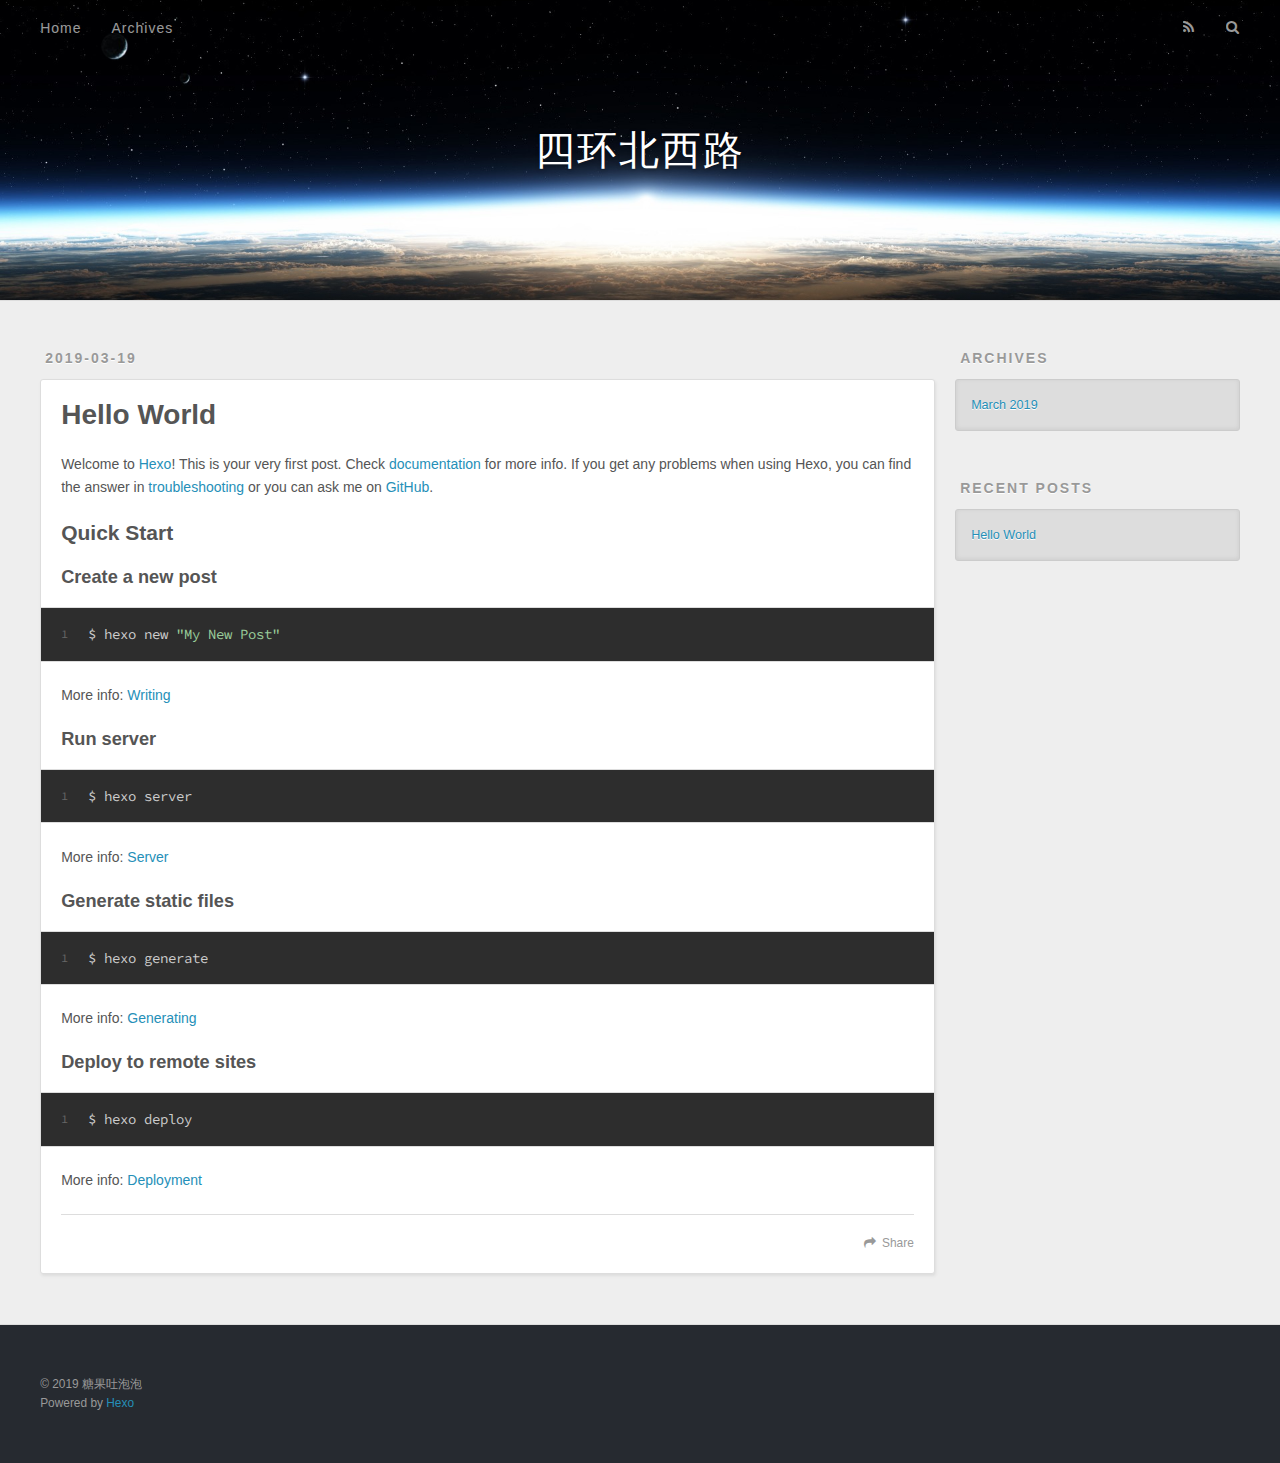
==== index.html @ bede95a3 "Site updated: 2019-03-19 11:21:37" ====
<!DOCTYPE html>
<html>
<head><meta name="generator" content="Hexo 3.8.0">
  <meta charset="utf-8">
  

  
  <title>四环北西路</title>
  <meta name="viewport" content="width=device-width, initial-scale=1, maximum-scale=1">
  <meta name="description" content="Android">
<meta property="og:type" content="website">
<meta property="og:title" content="四环北西路">
<meta property="og:url" content="http://yoursite.com/index.html">
<meta property="og:site_name" content="四环北西路">
<meta property="og:description" content="Android">
<meta property="og:locale" content="default">
<meta name="twitter:card" content="summary">
<meta name="twitter:title" content="四环北西路">
<meta name="twitter:description" content="Android">
  
    <link rel="alternate" href="/atom.xml" title="四环北西路" type="application/atom+xml">
  
  
    <link rel="icon" href="/favicon.png">
  
  
    <link href="//fonts.googleapis.com/css?family=Source+Code+Pro" rel="stylesheet" type="text/css">
  
  <link rel="stylesheet" href="/css/style.css">
</head>
</html>
<body>
  <div id="container">
    <div id="wrap">
      <header id="header">
  <div id="banner"></div>
  <div id="header-outer" class="outer">
    <div id="header-title" class="inner">
      <h1 id="logo-wrap">
        <a href="/" id="logo">四环北西路</a>
      </h1>
      
    </div>
    <div id="header-inner" class="inner">
      <nav id="main-nav">
        <a id="main-nav-toggle" class="nav-icon"></a>
        
          <a class="main-nav-link" href="/">Home</a>
        
          <a class="main-nav-link" href="/archives">Archives</a>
        
      </nav>
      <nav id="sub-nav">
        
          <a id="nav-rss-link" class="nav-icon" href="/atom.xml" title="RSS Feed"></a>
        
        <a id="nav-search-btn" class="nav-icon" title="Search"></a>
      </nav>
      <div id="search-form-wrap">
        <form action="//google.com/search" method="get" accept-charset="UTF-8" class="search-form"><input type="search" name="q" class="search-form-input" placeholder="Search"><button type="submit" class="search-form-submit">&#xF002;</button><input type="hidden" name="sitesearch" value="http://yoursite.com"></form>
      </div>
    </div>
  </div>
</header>
      <div class="outer">
        <section id="main">
  
    <article id="post-hello-world" class="article article-type-post" itemscope itemprop="blogPost">
  <div class="article-meta">
    <a href="/2019/03/19/hello-world/" class="article-date">
  <time datetime="2019-03-19T03:07:10.748Z" itemprop="datePublished">2019-03-19</time>
</a>
    
  </div>
  <div class="article-inner">
    
    
      <header class="article-header">
        
  
    <h1 itemprop="name">
      <a class="article-title" href="/2019/03/19/hello-world/">Hello World</a>
    </h1>
  

      </header>
    
    <div class="article-entry" itemprop="articleBody">
      
        <p>Welcome to <a href="https://hexo.io/" target="_blank" rel="noopener">Hexo</a>! This is your very first post. Check <a href="https://hexo.io/docs/" target="_blank" rel="noopener">documentation</a> for more info. If you get any problems when using Hexo, you can find the answer in <a href="https://hexo.io/docs/troubleshooting.html" target="_blank" rel="noopener">troubleshooting</a> or you can ask me on <a href="https://github.com/hexojs/hexo/issues" target="_blank" rel="noopener">GitHub</a>.</p>
<h2 id="Quick-Start"><a href="#Quick-Start" class="headerlink" title="Quick Start"></a>Quick Start</h2><h3 id="Create-a-new-post"><a href="#Create-a-new-post" class="headerlink" title="Create a new post"></a>Create a new post</h3><figure class="highlight bash"><table><tr><td class="gutter"><pre><span class="line">1</span><br></pre></td><td class="code"><pre><span class="line">$ hexo new <span class="string">"My New Post"</span></span><br></pre></td></tr></table></figure>
<p>More info: <a href="https://hexo.io/docs/writing.html" target="_blank" rel="noopener">Writing</a></p>
<h3 id="Run-server"><a href="#Run-server" class="headerlink" title="Run server"></a>Run server</h3><figure class="highlight bash"><table><tr><td class="gutter"><pre><span class="line">1</span><br></pre></td><td class="code"><pre><span class="line">$ hexo server</span><br></pre></td></tr></table></figure>
<p>More info: <a href="https://hexo.io/docs/server.html" target="_blank" rel="noopener">Server</a></p>
<h3 id="Generate-static-files"><a href="#Generate-static-files" class="headerlink" title="Generate static files"></a>Generate static files</h3><figure class="highlight bash"><table><tr><td class="gutter"><pre><span class="line">1</span><br></pre></td><td class="code"><pre><span class="line">$ hexo generate</span><br></pre></td></tr></table></figure>
<p>More info: <a href="https://hexo.io/docs/generating.html" target="_blank" rel="noopener">Generating</a></p>
<h3 id="Deploy-to-remote-sites"><a href="#Deploy-to-remote-sites" class="headerlink" title="Deploy to remote sites"></a>Deploy to remote sites</h3><figure class="highlight bash"><table><tr><td class="gutter"><pre><span class="line">1</span><br></pre></td><td class="code"><pre><span class="line">$ hexo deploy</span><br></pre></td></tr></table></figure>
<p>More info: <a href="https://hexo.io/docs/deployment.html" target="_blank" rel="noopener">Deployment</a></p>

      
    </div>
    <footer class="article-footer">
      <a data-url="http://yoursite.com/2019/03/19/hello-world/" data-id="cjtf7ocws0000res7i0lkrf3l" class="article-share-link">Share</a>
      
      
    </footer>
  </div>
  
</article>


  


</section>
        
          <aside id="sidebar">
  
    

  
    

  
    
  
    
  <div class="widget-wrap">
    <h3 class="widget-title">Archives</h3>
    <div class="widget">
      <ul class="archive-list"><li class="archive-list-item"><a class="archive-list-link" href="/archives/2019/03/">March 2019</a></li></ul>
    </div>
  </div>


  
    
  <div class="widget-wrap">
    <h3 class="widget-title">Recent Posts</h3>
    <div class="widget">
      <ul>
        
          <li>
            <a href="/2019/03/19/hello-world/">Hello World</a>
          </li>
        
      </ul>
    </div>
  </div>

  
</aside>
        
      </div>
      <footer id="footer">
  
  <div class="outer">
    <div id="footer-info" class="inner">
      &copy; 2019 糖果吐泡泡<br>
      Powered by <a href="http://hexo.io/" target="_blank">Hexo</a>
    </div>
  </div>
</footer>
    </div>
    <nav id="mobile-nav">
  
    <a href="/" class="mobile-nav-link">Home</a>
  
    <a href="/archives" class="mobile-nav-link">Archives</a>
  
</nav>
    

<script src="//ajax.googleapis.com/ajax/libs/jquery/2.0.3/jquery.min.js"></script>


  <link rel="stylesheet" href="/fancybox/jquery.fancybox.css">
  <script src="/fancybox/jquery.fancybox.pack.js"></script>


<script src="/js/script.js"></script>



  </div>
</body>
</html>
---- css/style.css ----
body {
  width: 100%;
}
body:before,
body:after {
  content: "";
  display: table;
}
body:after {
  clear: both;
}
html,
body,
div,
span,
applet,
object,
iframe,
h1,
h2,
h3,
h4,
h5,
h6,
p,
blockquote,
pre,
a,
abbr,
acronym,
address,
big,
cite,
code,
del,
dfn,
em,
img,
ins,
kbd,
q,
s,
samp,
small,
strike,
strong,
sub,
sup,
tt,
var,
dl,
dt,
dd,
ol,
ul,
li,
fieldset,
form,
label,
legend,
table,
caption,
tbody,
tfoot,
thead,
tr,
th,
td {
  margin: 0;
  padding: 0;
  border: 0;
  outline: 0;
  font-weight: inherit;
  font-style: inherit;
  font-family: inherit;
  font-size: 100%;
  vertical-align: baseline;
}
body {
  line-height: 1;
  color: #000;
  background: #fff;
}
ol,
ul {
  list-style: none;
}
table {
  border-collapse: separate;
  border-spacing: 0;
  vertical-align: middle;
}
caption,
th,
td {
  text-align: left;
  font-weight: normal;
  vertical-align: middle;
}
a img {
  border: none;
}
input,
button {
  margin: 0;
  padding: 0;
}
input::-moz-focus-inner,
button::-moz-focus-inner {
  border: 0;
  padding: 0;
}
@font-face {
  font-family: FontAwesome;
  font-style: normal;
  font-weight: normal;
  src: url("fonts/fontawesome-webfont.eot?v=#4.0.3");
  src: url("fonts/fontawesome-webfont.eot?#iefix&v=#4.0.3") format("embedded-opentype"), url("fonts/fontawesome-webfont.woff?v=#4.0.3") format("woff"), url("fonts/fontawesome-webfont.ttf?v=#4.0.3") format("truetype"), url("fonts/fontawesome-webfont.svg#fontawesomeregular?v=#4.0.3") format("svg");
}
html,
body,
#container {
  height: 100%;
}
body {
  background: #eee;
  font: 14px -apple-system, BlinkMacSystemFont, "Segoe UI", "Roboto", "Oxygen", "Ubuntu", "Cantarell", "Fira Sans", "Droid Sans", "Helvetica Neue", sans-serif;
  -webkit-text-size-adjust: 100%;
}
.outer {
  max-width: 1220px;
  margin: 0 auto;
  padding: 0 20px;
}
.outer:before,
.outer:after {
  content: "";
  display: table;
}
.outer:after {
  clear: both;
}
.inner {
  display: inline;
  float: left;
  width: 98.33333333333333%;
  margin: 0 0.833333333333333%;
}
.left,
.alignleft {
  float: left;
}
.right,
.alignright {
  float: right;
}
.clear {
  clear: both;
}
#container {
  position: relative;
}
.mobile-nav-on {
  overflow: hidden;
}
#wrap {
  height: 100%;
  width: 100%;
  position: absolute;
  top: 0;
  left: 0;
  -webkit-transition: 0.2s ease-out;
  -moz-transition: 0.2s ease-out;
  -ms-transition: 0.2s ease-out;
  transition: 0.2s ease-out;
  z-index: 1;
  background: #eee;
}
.mobile-nav-on #wrap {
  left: 280px;
}
@media screen and (min-width: 768px) {
  #main {
    display: inline;
    float: left;
    width: 73.33333333333333%;
    margin: 0 0.833333333333333%;
  }
}
.article-date,
.article-category-link,
.archive-year,
.widget-title {
  text-decoration: none;
  text-transform: uppercase;
  letter-spacing: 2px;
  color: #999;
  margin-bottom: 1em;
  margin-left: 5px;
  line-height: 1em;
  text-shadow: 0 1px #fff;
  font-weight: bold;
}
.article-inner,
.archive-article-inner {
  background: #fff;
  -webkit-box-shadow: 1px 2px 3px #ddd;
  box-shadow: 1px 2px 3px #ddd;
  border: 1px solid #ddd;
  border-radius: 3px;
}
.article-entry h1,
.widget h1 {
  font-size: 2em;
}
.article-entry h2,
.widget h2 {
  font-size: 1.5em;
}
.article-entry h3,
.widget h3 {
  font-size: 1.3em;
}
.article-entry h4,
.widget h4 {
  font-size: 1.2em;
}
.article-entry h5,
.widget h5 {
  font-size: 1em;
}
.article-entry h6,
.widget h6 {
  font-size: 1em;
  color: #999;
}
.article-entry hr,
.widget hr {
  border: 1px dashed #ddd;
}
.article-entry strong,
.widget strong {
  font-weight: bold;
}
.article-entry em,
.widget em,
.article-entry cite,
.widget cite {
  font-style: italic;
}
.article-entry sup,
.widget sup,
.article-entry sub,
.widget sub {
  font-size: 0.75em;
  line-height: 0;
  position: relative;
  vertical-align: baseline;
}
.article-entry sup,
.widget sup {
  top: -0.5em;
}
.article-entry sub,
.widget sub {
  bottom: -0.2em;
}
.article-entry small,
.widget small {
  font-size: 0.85em;
}
.article-entry acronym,
.widget acronym,
.article-entry abbr,
.widget abbr {
  border-bottom: 1px dotted;
}
.article-entry ul,
.widget ul,
.article-entry ol,
.widget ol,
.article-entry dl,
.widget dl {
  margin: 0 20px;
  line-height: 1.6em;
}
.article-entry ul ul,
.widget ul ul,
.article-entry ol ul,
.widget ol ul,
.article-entry ul ol,
.widget ul ol,
.article-entry ol ol,
.widget ol ol {
  margin-top: 0;
  margin-bottom: 0;
}
.article-entry ul,
.widget ul {
  list-style: disc;
}
.article-entry ol,
.widget ol {
  list-style: decimal;
}
.article-entry dt,
.widget dt {
  font-weight: bold;
}
#header {
  height: 300px;
  position: relative;
  border-bottom: 1px solid #ddd;
}
#header:before,
#header:after {
  content: "";
  position: absolute;
  left: 0;
  right: 0;
  height: 40px;
}
#header:before {
  top: 0;
  background: -webkit-linear-gradient(rgba(0,0,0,0.2), transparent);
  background: -moz-linear-gradient(rgba(0,0,0,0.2), transparent);
  background: -ms-linear-gradient(rgba(0,0,0,0.2), transparent);
  background: linear-gradient(rgba(0,0,0,0.2), transparent);
}
#header:after {
  bottom: 0;
  background: -webkit-linear-gradient(transparent, rgba(0,0,0,0.2));
  background: -moz-linear-gradient(transparent, rgba(0,0,0,0.2));
  background: -ms-linear-gradient(transparent, rgba(0,0,0,0.2));
  background: linear-gradient(transparent, rgba(0,0,0,0.2));
}
#header-outer {
  height: 100%;
  position: relative;
}
#header-inner {
  position: relative;
  overflow: hidden;
}
#banner {
  position: absolute;
  top: 0;
  left: 0;
  width: 100%;
  height: 100%;
  background: url("images/banner.jpg") center #000;
  -webkit-background-size: cover;
  -moz-background-size: cover;
  background-size: cover;
  z-index: -1;
}
#header-title {
  text-align: center;
  height: 40px;
  position: absolute;
  top: 50%;
  left: 0;
  margin-top: -20px;
}
#logo,
#subtitle {
  text-decoration: none;
  color: #fff;
  font-weight: 300;
  text-shadow: 0 1px 4px rgba(0,0,0,0.3);
}
#logo {
  font-size: 40px;
  line-height: 40px;
  letter-spacing: 2px;
}
#subtitle {
  font-size: 16px;
  line-height: 16px;
  letter-spacing: 1px;
}
#subtitle-wrap {
  margin-top: 16px;
}
#main-nav {
  float: left;
  margin-left: -15px;
}
.nav-icon,
.main-nav-link {
  float: left;
  color: #fff;
  opacity: 0.6;
  text-decoration: none;
  text-shadow: 0 1px rgba(0,0,0,0.2);
  -webkit-transition: opacity 0.2s;
  -moz-transition: opacity 0.2s;
  -ms-transition: opacity 0.2s;
  transition: opacity 0.2s;
  display: block;
  padding: 20px 15px;
}
.nav-icon:hover,
.main-nav-link:hover {
  opacity: 1;
}
.nav-icon {
  font-family: FontAwesome;
  text-align: center;
  font-size: 14px;
  width: 14px;
  height: 14px;
  padding: 20px 15px;
  position: relative;
  cursor: pointer;
}
.main-nav-link {
  font-weight: 300;
  letter-spacing: 1px;
}
@media screen and (max-width: 479px) {
  .main-nav-link {
    display: none;
  }
}
#main-nav-toggle {
  display: none;
}
#main-nav-toggle:before {
  content: "\f0c9";
}
@media screen and (max-width: 479px) {
  #main-nav-toggle {
    display: block;
  }
}
#sub-nav {
  float: right;
  margin-right: -15px;
}
#nav-rss-link:before {
  content: "\f09e";
}
#nav-search-btn:before {
  content: "\f002";
}
#search-form-wrap {
  position: absolute;
  top: 15px;
  width: 150px;
  height: 30px;
  right: -150px;
  opacity: 0;
  -webkit-transition: 0.2s ease-out;
  -moz-transition: 0.2s ease-out;
  -ms-transition: 0.2s ease-out;
  transition: 0.2s ease-out;
}
#search-form-wrap.on {
  opacity: 1;
  right: 0;
}
@media screen and (max-width: 479px) {
  #search-form-wrap {
    width: 100%;
    right: -100%;
  }
}
.search-form {
  position: absolute;
  top: 0;
  left: 0;
  right: 0;
  background: #fff;
  padding: 5px 15px;
  border-radius: 15px;
  -webkit-box-shadow: 0 0 10px rgba(0,0,0,0.3);
  box-shadow: 0 0 10px rgba(0,0,0,0.3);
}
.search-form-input {
  border: none;
  background: none;
  color: #555;
  width: 100%;
  font: 13px -apple-system, BlinkMacSystemFont, "Segoe UI", "Roboto", "Oxygen", "Ubuntu", "Cantarell", "Fira Sans", "Droid Sans", "Helvetica Neue", sans-serif;
  outline: none;
}
.search-form-input::-webkit-search-results-decoration,
.search-form-input::-webkit-search-cancel-button {
  -webkit-appearance: none;
}
.search-form-submit {
  position: absolute;
  top: 50%;
  right: 10px;
  margin-top: -7px;
  font: 13px FontAwesome;
  border: none;
  background: none;
  color: #bbb;
  cursor: pointer;
}
.search-form-submit:hover,
.search-form-submit:focus {
  color: #777;
}
.article {
  margin: 50px 0;
}
.article-inner {
  overflow: hidden;
}
.article-meta:before,
.article-meta:after {
  content: "";
  display: table;
}
.article-meta:after {
  clear: both;
}
.article-date {
  float: left;
}
.article-category {
  float: left;
  line-height: 1em;
  color: #ccc;
  text-shadow: 0 1px #fff;
  margin-left: 8px;
}
.article-category:before {
  content: "\2022";
}
.article-category-link {
  margin: 0 12px 1em;
}
.article-header {
  padding: 20px 20px 0;
}
.article-title {
  text-decoration: none;
  font-size: 2em;
  font-weight: bold;
  color: #555;
  line-height: 1.1em;
  -webkit-transition: color 0.2s;
  -moz-transition: color 0.2s;
  -ms-transition: color 0.2s;
  transition: color 0.2s;
}
a.article-title:hover {
  color: #258fb8;
}
.article-entry {
  color: #555;
  padding: 0 20px;
}
.article-entry:before,
.article-entry:after {
  content: "";
  display: table;
}
.article-entry:after {
  clear: both;
}
.article-entry p,
.article-entry table {
  line-height: 1.6em;
  margin: 1.6em 0;
}
.article-entry h1,
.article-entry h2,
.article-entry h3,
.article-entry h4,
.article-entry h5,
.article-entry h6 {
  font-weight: bold;
}
.article-entry h1,
.article-entry h2,
.article-entry h3,
.article-entry h4,
.article-entry h5,
.article-entry h6 {
  line-height: 1.1em;
  margin: 1.1em 0;
}
.article-entry a {
  color: #258fb8;
  text-decoration: none;
}
.article-entry a:hover {
  text-decoration: underline;
}
.article-entry ul,
.article-entry ol,
.article-entry dl {
  margin-top: 1.6em;
  margin-bottom: 1.6em;
}
.article-entry img,
.article-entry video {
  max-width: 100%;
  height: auto;
  display: block;
  margin: auto;
}
.article-entry iframe {
  border: none;
}
.article-entry table {
  width: 100%;
  border-collapse: collapse;
  border-spacing: 0;
}
.article-entry th {
  font-weight: bold;
  border-bottom: 3px solid #ddd;
  padding-bottom: 0.5em;
}
.article-entry td {
  border-bottom: 1px solid #ddd;
  padding: 10px 0;
}
.article-entry blockquote {
  font-family: Georgia, "Times New Roman", serif;
  font-size: 1.4em;
  margin: 1.6em 20px;
  text-align: center;
}
.article-entry blockquote footer {
  font-size: 14px;
  margin: 1.6em 0;
  font-family: -apple-system, BlinkMacSystemFont, "Segoe UI", "Roboto", "Oxygen", "Ubuntu", "Cantarell", "Fira Sans", "Droid Sans", "Helvetica Neue", sans-serif;
}
.article-entry blockquote footer cite:before {
  content: "—";
  padding: 0 0.5em;
}
.article-entry .pullquote {
  text-align: left;
  width: 45%;
  margin: 0;
}
.article-entry .pullquote.left {
  margin-left: 0.5em;
  margin-right: 1em;
}
.article-entry .pullquote.right {
  margin-right: 0.5em;
  margin-left: 1em;
}
.article-entry .caption {
  color: #999;
  display: block;
  font-size: 0.9em;
  margin-top: 0.5em;
  position: relative;
  text-align: center;
}
.article-entry .video-container {
  position: relative;
  padding-top: 56.25%;
  height: 0;
  overflow: hidden;
}
.article-entry .video-container iframe,
.article-entry .video-container object,
.article-entry .video-container embed {
  position: absolute;
  top: 0;
  left: 0;
  width: 100%;
  height: 100%;
  margin-top: 0;
}
.article-more-link a {
  display: inline-block;
  line-height: 1em;
  padding: 6px 15px;
  border-radius: 15px;
  background: #eee;
  color: #999;
  text-shadow: 0 1px #fff;
  text-decoration: none;
}
.article-more-link a:hover {
  background: #258fb8;
  color: #fff;
  text-decoration: none;
  text-shadow: 0 1px #1e7293;
}
.article-footer {
  font-size: 0.85em;
  line-height: 1.6em;
  border-top: 1px solid #ddd;
  padding-top: 1.6em;
  margin: 0 20px 20px;
}
.article-footer:before,
.article-footer:after {
  content: "";
  display: table;
}
.article-footer:after {
  clear: both;
}
.article-footer a {
  color: #999;
  text-decoration: none;
}
.article-footer a:hover {
  color: #555;
}
.article-tag-list-item {
  float: left;
  margin-right: 10px;
}
.article-tag-list-link:before {
  content: "#";
}
.article-comment-link {
  float: right;
}
.article-comment-link:before {
  content: "\f075";
  font-family: FontAwesome;
  padding-right: 8px;
}
.article-share-link {
  cursor: pointer;
  float: right;
  margin-left: 20px;
}
.article-share-link:before {
  content: "\f064";
  font-family: FontAwesome;
  padding-right: 6px;
}
#article-nav {
  position: relative;
}
#article-nav:before,
#article-nav:after {
  content: "";
  display: table;
}
#article-nav:after {
  clear: both;
}
@media screen and (min-width: 768px) {
  #article-nav {
    margin: 50px 0;
  }
  #article-nav:before {
    width: 8px;
    height: 8px;
    position: absolute;
    top: 50%;
    left: 50%;
    margin-top: -4px;
    margin-left: -4px;
    content: "";
    border-radius: 50%;
    background: #ddd;
    -webkit-box-shadow: 0 1px 2px #fff;
    box-shadow: 0 1px 2px #fff;
  }
}
.article-nav-link-wrap {
  text-decoration: none;
  text-shadow: 0 1px #fff;
  color: #999;
  -webkit-box-sizing: border-box;
  -moz-box-sizing: border-box;
  box-sizing: border-box;
  margin-top: 50px;
  text-align: center;
  display: block;
}
.article-nav-link-wrap:hover {
  color: #555;
}
@media screen and (min-width: 768px) {
  .article-nav-link-wrap {
    width: 50%;
    margin-top: 0;
  }
}
@media screen and (min-width: 768px) {
  #article-nav-newer {
    float: left;
    text-align: right;
    padding-right: 20px;
  }
}
@media screen and (min-width: 768px) {
  #article-nav-older {
    float: right;
    text-align: left;
    padding-left: 20px;
  }
}
.article-nav-caption {
  text-transform: uppercase;
  letter-spacing: 2px;
  color: #ddd;
  line-height: 1em;
  font-weight: bold;
}
#article-nav-newer .article-nav-caption {
  margin-right: -2px;
}
.article-nav-title {
  font-size: 0.85em;
  line-height: 1.6em;
  margin-top: 0.5em;
}
.article-share-box {
  position: absolute;
  display: none;
  background: #fff;
  -webkit-box-shadow: 1px 2px 10px rgba(0,0,0,0.2);
  box-shadow: 1px 2px 10px rgba(0,0,0,0.2);
  border-radius: 3px;
  margin-left: -145px;
  overflow: hidden;
  z-index: 1;
}
.article-share-box.on {
  display: block;
}
.article-share-input {
  width: 100%;
  background: none;
  -webkit-box-sizing: border-box;
  -moz-box-sizing: border-box;
  box-sizing: border-box;
  font: 14px -apple-system, BlinkMacSystemFont, "Segoe UI", "Roboto", "Oxygen", "Ubuntu", "Cantarell", "Fira Sans", "Droid Sans", "Helvetica Neue", sans-serif;
  padding: 0 15px;
  color: #555;
  outline: none;
  border: 1px solid #ddd;
  border-radius: 3px 3px 0 0;
  height: 36px;
  line-height: 36px;
}
.article-share-links {
  background: #eee;
}
.article-share-links:before,
.article-share-links:after {
  content: "";
  display: table;
}
.article-share-links:after {
  clear: both;
}
.article-share-twitter,
.article-share-facebook,
.article-share-pinterest,
.article-share-google {
  width: 50px;
  height: 36px;
  display: block;
  float: left;
  position: relative;
  color: #999;
  text-shadow: 0 1px #fff;
}
.article-share-twitter:before,
.article-share-facebook:before,
.article-share-pinterest:before,
.article-share-google:before {
  font-size: 20px;
  font-family: FontAwesome;
  width: 20px;
  height: 20px;
  position: absolute;
  top: 50%;
  left: 50%;
  margin-top: -10px;
  margin-left: -10px;
  text-align: center;
}
.article-share-twitter:hover,
.article-share-facebook:hover,
.article-share-pinterest:hover,
.article-share-google:hover {
  color: #fff;
}
.article-share-twitter:before {
  content: "\f099";
}
.article-share-twitter:hover {
  background: #00aced;
  text-shadow: 0 1px #008abe;
}
.article-share-facebook:before {
  content: "\f09a";
}
.article-share-facebook:hover {
  background: #3b5998;
  text-shadow: 0 1px #2f477a;
}
.article-share-pinterest:before {
  content: "\f0d2";
}
.article-share-pinterest:hover {
  background: #cb2027;
  text-shadow: 0 1px #a21a1f;
}
.article-share-google:before {
  content: "\f0d5";
}
.article-share-google:hover {
  background: #dd4b39;
  text-shadow: 0 1px #be3221;
}
.article-gallery {
  background: #000;
  position: relative;
}
.article-gallery-photos {
  position: relative;
  overflow: hidden;
}
.article-gallery-img {
  display: none;
  max-width: 100%;
}
.article-gallery-img:first-child {
  display: block;
}
.article-gallery-img.loaded {
  position: absolute;
  display: block;
}
.article-gallery-img img {
  display: block;
  max-width: 100%;
  margin: 0 auto;
}
#comments {
  background: #fff;
  -webkit-box-shadow: 1px 2px 3px #ddd;
  box-shadow: 1px 2px 3px #ddd;
  padding: 20px;
  border: 1px solid #ddd;
  border-radius: 3px;
  margin: 50px 0;
}
#comments a {
  color: #258fb8;
}
.archives-wrap {
  margin: 50px 0;
}
.archives:before,
.archives:after {
  content: "";
  display: table;
}
.archives:after {
  clear: both;
}
.archive-year-wrap {
  margin-bottom: 1em;
}
.archives {
  -webkit-column-gap: 10px;
  -moz-column-gap: 10px;
  column-gap: 10px;
}
@media screen and (min-width: 480px) and (max-width: 767px) {
  .archives {
    -webkit-column-count: 2;
    -moz-column-count: 2;
    column-count: 2;
  }
}
@media screen and (min-width: 768px) {
  .archives {
    -webkit-column-count: 3;
    -moz-column-count: 3;
    column-count: 3;
  }
}
.archive-article {
  -webkit-column-break-inside: avoid;
  page-break-inside: avoid;
  overflow: hidden;
  break-inside: avoid-column;
}
.archive-article-inner {
  padding: 10px;
  margin-bottom: 15px;
}
.archive-article-title {
  text-decoration: none;
  font-weight: bold;
  color: #555;
  -webkit-transition: color 0.2s;
  -moz-transition: color 0.2s;
  -ms-transition: color 0.2s;
  transition: color 0.2s;
  line-height: 1.6em;
}
.archive-article-title:hover {
  color: #258fb8;
}
.archive-article-footer {
  margin-top: 1em;
}
.archive-article-date {
  color: #999;
  text-decoration: none;
  font-size: 0.85em;
  line-height: 1em;
  margin-bottom: 0.5em;
  display: block;
}
#page-nav {
  margin: 50px auto;
  background: #fff;
  -webkit-box-shadow: 1px 2px 3px #ddd;
  box-shadow: 1px 2px 3px #ddd;
  border: 1px solid #ddd;
  border-radius: 3px;
  text-align: center;
  color: #999;
  overflow: hidden;
}
#page-nav:before,
#page-nav:after {
  content: "";
  display: table;
}
#page-nav:after {
  clear: both;
}
#page-nav a,
#page-nav span {
  padding: 10px 20px;
  line-height: 1;
  height: 2ex;
}
#page-nav a {
  color: #999;
  text-decoration: none;
}
#page-nav a:hover {
  background: #999;
  color: #fff;
}
#page-nav .prev {
  float: left;
}
#page-nav .next {
  float: right;
}
#page-nav .page-number {
  display: inline-block;
}
@media screen and (max-width: 479px) {
  #page-nav .page-number {
    display: none;
  }
}
#page-nav .current {
  color: #555;
  font-weight: bold;
}
#page-nav .space {
  color: #ddd;
}
#footer {
  background: #262a30;
  padding: 50px 0;
  border-top: 1px solid #ddd;
  color: #999;
}
#footer a {
  color: #258fb8;
  text-decoration: none;
}
#footer a:hover {
  text-decoration: underline;
}
#footer-info {
  line-height: 1.6em;
  font-size: 0.85em;
}
.article-entry pre,
.article-entry .highlight {
  background: #2d2d2d;
  margin: 0 -20px;
  padding: 15px 20px;
  border-style: solid;
  border-color: #ddd;
  border-width: 1px 0;
  overflow: auto;
  color: #ccc;
  line-height: 22.400000000000002px;
}
.article-entry .highlight .gutter pre,
.article-entry .gist .gist-file .gist-data .line-numbers {
  color: #666;
  font-size: 0.85em;
}
.article-entry pre,
.article-entry code {
  font-family: "Source Code Pro", Consolas, Monaco, Menlo, Consolas, monospace;
}
.article-entry code {
  background: #eee;
  text-shadow: 0 1px #fff;
  padding: 0 0.3em;
}
.article-entry pre code {
  background: none;
  text-shadow: none;
  padding: 0;
}
.article-entry .highlight pre {
  border: none;
  margin: 0;
  padding: 0;
}
.article-entry .highlight table {
  margin: 0;
  width: auto;
}
.article-entry .highlight td {
  border: none;
  padding: 0;
}
.article-entry .highlight figcaption {
  font-size: 0.85em;
  color: #999;
  line-height: 1em;
  margin-bottom: 1em;
}
.article-entry .highlight figcaption:before,
.article-entry .highlight figcaption:after {
  content: "";
  display: table;
}
.article-entry .highlight figcaption:after {
  clear: both;
}
.article-entry .highlight figcaption a {
  float: right;
}
.article-entry .highlight .gutter pre {
  text-align: right;
  padding-right: 20px;
}
.article-entry .highlight .line {
  height: 22.400000000000002px;
}
.article-entry .highlight .line.marked {
  background: #515151;
}
.article-entry .gist {
  margin: 0 -20px;
  border-style: solid;
  border-color: #ddd;
  border-width: 1px 0;
  background: #2d2d2d;
  padding: 15px 20px 15px 0;
}
.article-entry .gist .gist-file {
  border: none;
  font-family: "Source Code Pro", Consolas, Monaco, Menlo, Consolas, monospace;
  margin: 0;
}
.article-entry .gist .gist-file .gist-data {
  background: none;
  border: none;
}
.article-entry .gist .gist-file .gist-data .line-numbers {
  background: none;
  border: none;
  padding: 0 20px 0 0;
}
.article-entry .gist .gist-file .gist-data .line-data {
  padding: 0 !important;
}
.article-entry .gist .gist-file .highlight {
  margin: 0;
  padding: 0;
  border: none;
}
.article-entry .gist .gist-file .gist-meta {
  background: #2d2d2d;
  color: #999;
  font: 0.85em -apple-system, BlinkMacSystemFont, "Segoe UI", "Roboto", "Oxygen", "Ubuntu", "Cantarell", "Fira Sans", "Droid Sans", "Helvetica Neue", sans-serif;
  text-shadow: 0 0;
  padding: 0;
  margin-top: 1em;
  margin-left: 20px;
}
.article-entry .gist .gist-file .gist-meta a {
  color: #258fb8;
  font-weight: normal;
}
.article-entry .gist .gist-file .gist-meta a:hover {
  text-decoration: underline;
}
pre .comment,
pre .title {
  color: #999;
}
pre .variable,
pre .attribute,
pre .tag,
pre .regexp,
pre .ruby .constant,
pre .xml .tag .title,
pre .xml .pi,
pre .xml .doctype,
pre .html .doctype,
pre .css .id,
pre .css .class,
pre .css .pseudo {
  color: #f2777a;
}
pre .number,
pre .preprocessor,
pre .built_in,
pre .literal,
pre .params,
pre .constant {
  color: #f99157;
}
pre .class,
pre .ruby .class .title,
pre .css .rules .attribute {
  color: #9c9;
}
pre .string,
pre .value,
pre .inheritance,
pre .header,
pre .ruby .symbol,
pre .xml .cdata {
  color: #9c9;
}
pre .css .hexcolor {
  color: #6cc;
}
pre .function,
pre .python .decorator,
pre .python .title,
pre .ruby .function .title,
pre .ruby .title .keyword,
pre .perl .sub,
pre .javascript .title,
pre .coffeescript .title {
  color: #69c;
}
pre .keyword,
pre .javascript .function {
  color: #c9c;
}
@media screen and (max-width: 479px) {
  #mobile-nav {
    position: absolute;
    top: 0;
    left: 0;
    width: 280px;
    height: 100%;
    background: #191919;
    border-right: 1px solid #fff;
  }
}
@media screen and (max-width: 479px) {
  .mobile-nav-link {
    display: block;
    color: #999;
    text-decoration: none;
    padding: 15px 20px;
    font-weight: bold;
  }
  .mobile-nav-link:hover {
    color: #fff;
  }
}
@media screen and (min-width: 768px) {
  #sidebar {
    display: inline;
    float: left;
    width: 23.333333333333332%;
    margin: 0 0.833333333333333%;
  }
}
.widget-wrap {
  margin: 50px 0;
}
.widget {
  color: #777;
  text-shadow: 0 1px #fff;
  background: #ddd;
  -webkit-box-shadow: 0 -1px 4px #ccc inset;
  box-shadow: 0 -1px 4px #ccc inset;
  border: 1px solid #ccc;
  padding: 15px;
  border-radius: 3px;
}
.widget a {
  color: #258fb8;
  text-decoration: none;
}
.widget a:hover {
  text-decoration: underline;
}
.widget ul ul,
.widget ol ul,
.widget dl ul,
.widget ul ol,
.widget ol ol,
.widget dl ol,
.widget ul dl,
.widget ol dl,
.widget dl dl {
  margin-left: 15px;
  list-style: disc;
}
.widget {
  line-height: 1.6em;
  word-wrap: break-word;
  font-size: 0.9em;
}
.widget ul,
.widget ol {
  list-style: none;
  margin: 0;
}
.widget ul ul,
.widget ol ul,
.widget ul ol,
.widget ol ol {
  margin: 0 20px;
}
.widget ul ul,
.widget ol ul {
  list-style: disc;
}
.widget ul ol,
.widget ol ol {
  list-style: decimal;
}
.category-list-count,
.tag-list-count,
.archive-list-count {
  padding-left: 5px;
  color: #999;
  font-size: 0.85em;
}
.category-list-count:before,
.tag-list-count:before,
.archive-list-count:before {
  content: "(";
}
.category-list-count:after,
.tag-list-count:after,
.archive-list-count:after {
  content: ")";
}
.tagcloud a {
  margin-right: 5px;
  display: inline-block;
}
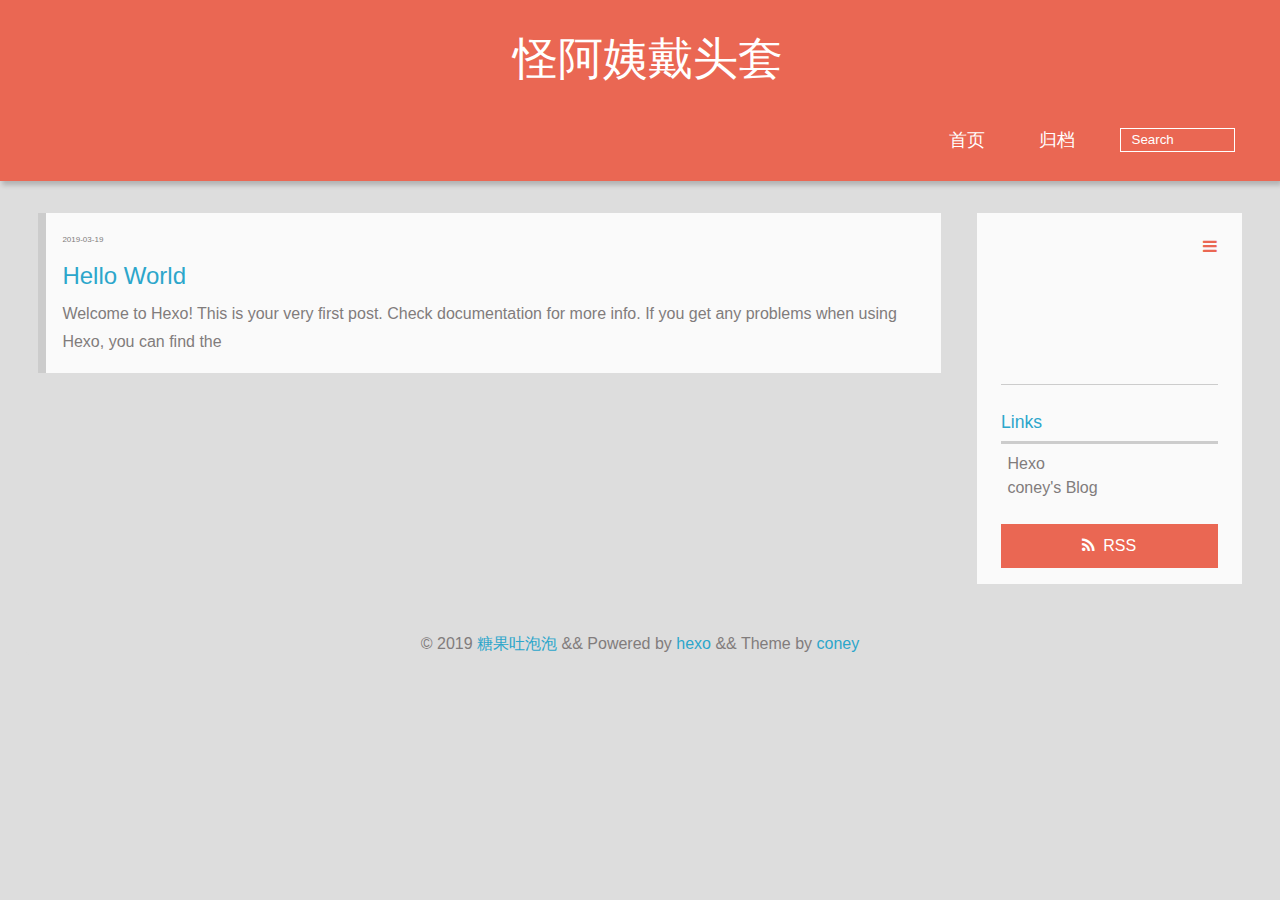
==== commit 3338555f: "Site updated: 2019-03-19 11:44:36" ====
--- a/index.html
+++ b/index.html
@@ -1,187 +1,276 @@
-<!DOCTYPE html>
+
+ <!DOCTYPE HTML>
 <html>
 <head><meta name="generator" content="Hexo 3.8.0">
-  <meta charset="utf-8">
-  
-
-  
-  <title>四环北西路</title>
-  <meta name="viewport" content="width=device-width, initial-scale=1, maximum-scale=1">
-  <meta name="description" content="Android">
-<meta property="og:type" content="website">
-<meta property="og:title" content="四环北西路">
-<meta property="og:url" content="http://yoursite.com/index.html">
-<meta property="og:site_name" content="四环北西路">
-<meta property="og:description" content="Android">
-<meta property="og:locale" content="default">
-<meta name="twitter:card" content="summary">
-<meta name="twitter:title" content="四环北西路">
-<meta name="twitter:description" content="Android">
-  
-    <link rel="alternate" href="/atom.xml" title="四环北西路" type="application/atom+xml">
-  
-  
-    <link rel="icon" href="/favicon.png">
-  
-  
-    <link href="//fonts.googleapis.com/css?family=Source+Code+Pro" rel="stylesheet" type="text/css">
-  
-  <link rel="stylesheet" href="/css/style.css">
+  <meta charset="UTF-8">
+  <meta name="baidu_union_verify" content="d1952c66cf48912e21c18c7c581f382a">
+  <meta name="360-site-verification" content="67fbcc5a67f4c65c057315b28fa0b2c8">
+<meta name="google-site-verification" content="2GzxQ0VtXwTSUdmGm6DzcmhTzM_I9QmzCb_pzpMzD88">
+  
+    <title>怪阿姨戴头套</title>
+    <meta name="viewport" content="width=device-width, initial-scale=1, maximum-scale=3, minimum-scale=1">
+    
+    <meta name="author" content="糖果吐泡泡">
+    
+    <meta name="description" content="Android">
+    
+    
+    
+    
+    <link rel="alternate" href="atom.xml" title="怪阿姨戴头套" type="application/atom+xml">
+    
+    
+    <link rel="icon" href="/img/favicon.ico">
+    
+    
+    <link rel="stylesheet" href="/css/style.css">
+    
+    <script>
+        var _hmt = _hmt || [];
+        (function() {
+            var hm = document.createElement("script");
+            var _bdId ='391982416296a0d54221f59fe35250d4';
+             hm.src = "//hm.baidu.com/hm.js?" + _bdId;
+             var s = document.getElementsByTagName("script")[0]; 
+             s.parentNode.insertBefore(hm, s);
+        })();
+    </script>
+     
 </head>
 </html>
-<body>
-  <div id="container">
-    <div id="wrap">
-      <header id="header">
-  <div id="banner"></div>
-  <div id="header-outer" class="outer">
-    <div id="header-title" class="inner">
-      <h1 id="logo-wrap">
-        <a href="/" id="logo">四环北西路</a>
-      </h1>
-      
-    </div>
-    <div id="header-inner" class="inner">
-      <nav id="main-nav">
-        <a id="main-nav-toggle" class="nav-icon"></a>
+  <body>
+    <header>
+      <div>
+		
+			<div id="textlogo">
+				<h1 class="site-name"><a href="/" title="怪阿姨戴头套">怪阿姨戴头套</a></h1>
+				<a class="blog-motto"></a>
+			</div>
+			<div class="navbar"><a class="navbutton navmobile" href="#" title="Menu">
+			</a></div>
+			<nav class="animated">
+				<ul>
+					<ul>
+					 
+						<li><a href="/">首页</a></li>
+					
+						<li><a href="/archives">归档</a></li>
+					
+					<li>
+					
+                                            <form class="search" action="http://zhannei.baidu.com/cse/search" target="_blank">
+                                            <label>Search</label>
+                                        <input name="s" type="hidden" value><input type="text" name="q" size="30" placeholder="Search"><br>
+					
+					</form></li>
+				</ul>
+                            </ul></nav>			
+</div>
+
+    </header>
+    <div id="container">
+      <div id="main">
+
+
+  <section class="post" itemscope itemprop="blogPost">
+  
+    <a href="/2019/03/19/hello-world/" title="Hello World" itemprop="url">
+  
+      <time datetime="2019-03-19T03:07:10.748Z" itemprop="datePublished">2019-03-19</time>
+    <h1 itemprop="name">Hello World</h1>
+    
+     
+           <p itemprop="description">Welcome to Hexo! This is your very first post. Check documentation for more info. If you get any problems when using Hexo, you can find the </p>
         
-          <a class="main-nav-link" href="/">Home</a>
+    
+  </a>
+</section>
+
+
+</div>
+      <div class="openaside"><a class="navbutton" href="#" title="Show Sidebar"></a></div>
+
+<div id="asidepart">
+<div class="closeaside"><a class="closebutton" href="#" title="Hide Sidebar"></a></div>
+<aside class="clearfix">
+<div id="authorInfo">
+	
+		<div class="author-logo"></div>		
+	
+	<div class="social-list">
+		
+		
+		
+		
+		
+	</div>
+</div>
+
+  
+
+  
+
+  <div class="linkslist">
+  <p class="asidetitle">Links</p>
+    <ul>
+      <li><a href="http://hexo.io" target="_blank" title="Hexo">Hexo</a></li>
+      <li><a href="http://gengbiao.me" target="_blank" title="coney">coney's Blog</a></li>
+    </ul>
+</div>
+
+
+  <div class="rsspart">
+	<a href="atom.xml" target="_blank" title="rss">RSS</a>
+</div>
+
+  
+
+</aside>
+</div>
+  </div>
+  <footer><div id="footer">
+    
+            <p class="copyright"> © 2019 
+		
+		<a href="http://yoursite.com" target="_blank" title="糖果吐泡泡">糖果吐泡泡</a>
+		
+            && Powered by <a href="http://hexo.io" target="_blank" title="hexo">hexo</a> && Theme by <a href="http://gengbiao.me" target="_blank" title="coney">coney</a>
+            </p></div>
+</footer>
+    <script src="/js/jquery-2.1.0.min.js"></script>
+<script type="text/javascript">
+$(document).ready(function(){ 
+  $('.navbar').click(function(){
+    $('header nav').toggleClass('shownav');
+  });
+  var myWidth = 0;
+  function getSize(){
+    if( typeof( window.innerWidth ) == 'number' ) {
+      myWidth = window.innerWidth;
+    } else if( document.documentElement && document.documentElement.clientWidth) {
+      myWidth = document.documentElement.clientWidth;
+    };
+  };
+  var m = $('#main'),
+      a = $('#asidepart'),
+      c = $('.closeaside'),
+      o = $('.openaside');
+  $(window).resize(function(){
+    getSize(); 
+    if (myWidth >= 1024) {
+      $('header nav').removeClass('shownav');
+    }else
+    {
+      m.removeClass('moveMain');
+      a.css('display', 'block').removeClass('fadeOut');
+      o.css('display', 'none');
         
-          <a class="main-nav-link" href="/archives">Archives</a>
-        
-      </nav>
-      <nav id="sub-nav">
-        
-          <a id="nav-rss-link" class="nav-icon" href="/atom.xml" title="RSS Feed"></a>
-        
-        <a id="nav-search-btn" class="nav-icon" title="Search"></a>
-      </nav>
-      <div id="search-form-wrap">
-        <form action="//google.com/search" method="get" accept-charset="UTF-8" class="search-form"><input type="search" name="q" class="search-form-input" placeholder="Search"><button type="submit" class="search-form-submit">&#xF002;</button><input type="hidden" name="sitesearch" value="http://yoursite.com"></form>
-      </div>
-    </div>
-  </div>
-</header>
-      <div class="outer">
-        <section id="main">
-  
-    <article id="post-hello-world" class="article article-type-post" itemscope itemprop="blogPost">
-  <div class="article-meta">
-    <a href="/2019/03/19/hello-world/" class="article-date">
-  <time datetime="2019-03-19T03:07:10.748Z" itemprop="datePublished">2019-03-19</time>
-</a>
-    
-  </div>
-  <div class="article-inner">
-    
-    
-      <header class="article-header">
-        
-  
-    <h1 itemprop="name">
-      <a class="article-title" href="/2019/03/19/hello-world/">Hello World</a>
-    </h1>
-  
-
-      </header>
-    
-    <div class="article-entry" itemprop="articleBody">
-      
-        <p>Welcome to <a href="https://hexo.io/" target="_blank" rel="noopener">Hexo</a>! This is your very first post. Check <a href="https://hexo.io/docs/" target="_blank" rel="noopener">documentation</a> for more info. If you get any problems when using Hexo, you can find the answer in <a href="https://hexo.io/docs/troubleshooting.html" target="_blank" rel="noopener">troubleshooting</a> or you can ask me on <a href="https://github.com/hexojs/hexo/issues" target="_blank" rel="noopener">GitHub</a>.</p>
-<h2 id="Quick-Start"><a href="#Quick-Start" class="headerlink" title="Quick Start"></a>Quick Start</h2><h3 id="Create-a-new-post"><a href="#Create-a-new-post" class="headerlink" title="Create a new post"></a>Create a new post</h3><figure class="highlight bash"><table><tr><td class="gutter"><pre><span class="line">1</span><br></pre></td><td class="code"><pre><span class="line">$ hexo new <span class="string">"My New Post"</span></span><br></pre></td></tr></table></figure>
-<p>More info: <a href="https://hexo.io/docs/writing.html" target="_blank" rel="noopener">Writing</a></p>
-<h3 id="Run-server"><a href="#Run-server" class="headerlink" title="Run server"></a>Run server</h3><figure class="highlight bash"><table><tr><td class="gutter"><pre><span class="line">1</span><br></pre></td><td class="code"><pre><span class="line">$ hexo server</span><br></pre></td></tr></table></figure>
-<p>More info: <a href="https://hexo.io/docs/server.html" target="_blank" rel="noopener">Server</a></p>
-<h3 id="Generate-static-files"><a href="#Generate-static-files" class="headerlink" title="Generate static files"></a>Generate static files</h3><figure class="highlight bash"><table><tr><td class="gutter"><pre><span class="line">1</span><br></pre></td><td class="code"><pre><span class="line">$ hexo generate</span><br></pre></td></tr></table></figure>
-<p>More info: <a href="https://hexo.io/docs/generating.html" target="_blank" rel="noopener">Generating</a></p>
-<h3 id="Deploy-to-remote-sites"><a href="#Deploy-to-remote-sites" class="headerlink" title="Deploy to remote sites"></a>Deploy to remote sites</h3><figure class="highlight bash"><table><tr><td class="gutter"><pre><span class="line">1</span><br></pre></td><td class="code"><pre><span class="line">$ hexo deploy</span><br></pre></td></tr></table></figure>
-<p>More info: <a href="https://hexo.io/docs/deployment.html" target="_blank" rel="noopener">Deployment</a></p>
-
-      
-    </div>
-    <footer class="article-footer">
-      <a data-url="http://yoursite.com/2019/03/19/hello-world/" data-id="cjtf7ocws0000res7i0lkrf3l" class="article-share-link">Share</a>
-      
-      
-    </footer>
-  </div>
-  
-</article>
-
-
-  
-
-
-</section>
-        
-          <aside id="sidebar">
-  
-    
-
-  
-    
-
-  
-    
-  
-    
-  <div class="widget-wrap">
-    <h3 class="widget-title">Archives</h3>
-    <div class="widget">
-      <ul class="archive-list"><li class="archive-list-item"><a class="archive-list-link" href="/archives/2019/03/">March 2019</a></li></ul>
-    </div>
-  </div>
-
-
-  
-    
-  <div class="widget-wrap">
-    <h3 class="widget-title">Recent Posts</h3>
-    <div class="widget">
-      <ul>
-        
-          <li>
-            <a href="/2019/03/19/hello-world/">Hello World</a>
-          </li>
-        
-      </ul>
-    </div>
-  </div>
-
-  
-</aside>
-        
-      </div>
-      <footer id="footer">
-  
-  <div class="outer">
-    <div id="footer-info" class="inner">
-      &copy; 2019 糖果吐泡泡<br>
-      Powered by <a href="http://hexo.io/" target="_blank">Hexo</a>
-    </div>
-  </div>
-</footer>
-    </div>
-    <nav id="mobile-nav">
-  
-    <a href="/" class="mobile-nav-link">Home</a>
-  
-    <a href="/archives" class="mobile-nav-link">Archives</a>
-  
-</nav>
-    
-
-<script src="//ajax.googleapis.com/ajax/libs/jquery/2.0.3/jquery.min.js"></script>
-
-
-  <link rel="stylesheet" href="/fancybox/jquery.fancybox.css">
-  <script src="/fancybox/jquery.fancybox.pack.js"></script>
-
-
-<script src="/js/script.js"></script>
-
-
-
-  </div>
-</body>
-</html>+    }
+  });
+  c.click(function(){
+    a.addClass('fadeOut').css('display', 'none');
+    o.css('display', 'block').addClass('fadeIn');
+    m.addClass('moveMain');
+  });
+  o.click(function(){
+    o.css('display', 'none').removeClass('beforeFadeIn');
+    a.css('display', 'block').removeClass('fadeOut').addClass('fadeIn');      
+    m.removeClass('moveMain');
+  });
+  $(window).scroll(function(){
+    o.css("top",Math.max(80,260-$(this).scrollTop()));
+  });
+});
+</script>
+
+
+
+
+
+
+
+
+<script>
+    
+        var _bdImg = '4';
+    
+    window._bd_share_config={
+        "common":{
+            "bdSnsKey":{
+
+            },
+            "bdText":"",
+            "bdMini":"2",
+            "bdMiniList":[
+                "qzone",
+                "tsina",
+                "weixin",
+                "renren",
+                "tqq",
+                "tieba",
+                "douban",
+                "sqq",
+                "diandian",
+                "huaban",
+                "youdao",
+                "mail",
+                "ty",
+                "fbook",
+                "twi",
+                "linkedin",
+                "copy",
+                "print"
+            ],
+            "bdPic":"",
+            "bdStyle":"0",
+            "bdSize":"16"
+        },
+        "slide":{
+            "type":"slide",
+            "bdImg":_bdImg,
+            "bdPos":"right",
+            "bdTop":"350"
+        },
+        "image":{
+            "viewList":[
+                "weixin",
+                "qzone",
+                "tsina",
+                "renren",
+                "douban",
+                "tqq"
+            ],
+            "viewText":"分享：",
+            "viewSize":"16"
+        },
+        "selectShare":{
+            "bdContainerClass":null,
+            "bdSelectMiniList":[
+                "weixin",
+                "qzone",
+                "tsina",
+                "renren",
+                "douban",
+                "tqq"
+            ]
+        }
+    };
+    with(document)0[(getElementsByTagName('head')[0]||body).appendChild(createElement('script')).src='http://bdimg.share.baidu.com/static/api/js/share.js?v=89860593.js?cdnversion='+~(-new Date()/36e5)];
+</script>
+
+
+
+
+<script type="text/javascript">
+(function(i,s,o,g,r,a,m){i['GoogleAnalyticsObject']=r;i[r]=i[r]||function(){
+  (i[r].q=i[r].q||[]).push(arguments)},i[r].l=1*new Date();a=s.createElement(o),
+  m=s.getElementsByTagName(o)[0];a.async=1;a.src=g;m.parentNode.insertBefore(a,m)
+})(window,document,'script','//www.google-analytics.com/analytics.js','ga');
+ga('create', '', '');  
+ga('send', 'pageview');
+</script>
+
+
+  </body>
+ </html>
+
--- a/css/style.css
+++ b/css/style.css
@@ -1,1374 +1,9 @@
-body {
-  width: 100%;
-}
-body:before,
-body:after {
-  content: "";
-  display: table;
-}
-body:after {
-  clear: both;
-}
-html,
-body,
-div,
-span,
-applet,
-object,
-iframe,
-h1,
-h2,
-h3,
-h4,
-h5,
-h6,
-p,
-blockquote,
-pre,
-a,
-abbr,
-acronym,
-address,
-big,
-cite,
-code,
-del,
-dfn,
-em,
-img,
-ins,
-kbd,
-q,
-s,
-samp,
-small,
-strike,
-strong,
-sub,
-sup,
-tt,
-var,
-dl,
-dt,
-dd,
-ol,
-ul,
-li,
-fieldset,
-form,
-label,
-legend,
-table,
-caption,
-tbody,
-tfoot,
-thead,
-tr,
-th,
-td {
-  margin: 0;
-  padding: 0;
-  border: 0;
-  outline: 0;
-  font-weight: inherit;
-  font-style: inherit;
-  font-family: inherit;
-  font-size: 100%;
-  vertical-align: baseline;
-}
-body {
-  line-height: 1;
-  color: #000;
-  background: #fff;
-}
-ol,
-ul {
-  list-style: none;
-}
-table {
-  border-collapse: separate;
-  border-spacing: 0;
-  vertical-align: middle;
-}
-caption,
-th,
-td {
-  text-align: left;
-  font-weight: normal;
-  vertical-align: middle;
-}
-a img {
-  border: none;
-}
-input,
-button {
-  margin: 0;
-  padding: 0;
-}
-input::-moz-focus-inner,
-button::-moz-focus-inner {
-  border: 0;
-  padding: 0;
-}
-@font-face {
-  font-family: FontAwesome;
-  font-style: normal;
-  font-weight: normal;
-  src: url("fonts/fontawesome-webfont.eot?v=#4.0.3");
-  src: url("fonts/fontawesome-webfont.eot?#iefix&v=#4.0.3") format("embedded-opentype"), url("fonts/fontawesome-webfont.woff?v=#4.0.3") format("woff"), url("fonts/fontawesome-webfont.ttf?v=#4.0.3") format("truetype"), url("fonts/fontawesome-webfont.svg#fontawesomeregular?v=#4.0.3") format("svg");
-}
-html,
-body,
-#container {
-  height: 100%;
-}
-body {
-  background: #eee;
-  font: 14px -apple-system, BlinkMacSystemFont, "Segoe UI", "Roboto", "Oxygen", "Ubuntu", "Cantarell", "Fira Sans", "Droid Sans", "Helvetica Neue", sans-serif;
-  -webkit-text-size-adjust: 100%;
-}
-.outer {
-  max-width: 1220px;
-  margin: 0 auto;
-  padding: 0 20px;
-}
-.outer:before,
-.outer:after {
-  content: "";
-  display: table;
-}
-.outer:after {
-  clear: both;
-}
-.inner {
-  display: inline;
-  float: left;
-  width: 98.33333333333333%;
-  margin: 0 0.833333333333333%;
-}
-.left,
-.alignleft {
-  float: left;
-}
-.right,
-.alignright {
-  float: right;
-}
-.clear {
-  clear: both;
-}
-#container {
-  position: relative;
-}
-.mobile-nav-on {
-  overflow: hidden;
-}
-#wrap {
-  height: 100%;
-  width: 100%;
-  position: absolute;
-  top: 0;
-  left: 0;
-  -webkit-transition: 0.2s ease-out;
-  -moz-transition: 0.2s ease-out;
-  -ms-transition: 0.2s ease-out;
-  transition: 0.2s ease-out;
-  z-index: 1;
-  background: #eee;
-}
-.mobile-nav-on #wrap {
-  left: 280px;
-}
-@media screen and (min-width: 768px) {
-  #main {
-    display: inline;
-    float: left;
-    width: 73.33333333333333%;
-    margin: 0 0.833333333333333%;
-  }
-}
-.article-date,
-.article-category-link,
-.archive-year,
-.widget-title {
-  text-decoration: none;
-  text-transform: uppercase;
-  letter-spacing: 2px;
-  color: #999;
-  margin-bottom: 1em;
-  margin-left: 5px;
-  line-height: 1em;
-  text-shadow: 0 1px #fff;
-  font-weight: bold;
-}
-.article-inner,
-.archive-article-inner {
-  background: #fff;
-  -webkit-box-shadow: 1px 2px 3px #ddd;
-  box-shadow: 1px 2px 3px #ddd;
-  border: 1px solid #ddd;
-  border-radius: 3px;
-}
-.article-entry h1,
-.widget h1 {
-  font-size: 2em;
-}
-.article-entry h2,
-.widget h2 {
-  font-size: 1.5em;
-}
-.article-entry h3,
-.widget h3 {
-  font-size: 1.3em;
-}
-.article-entry h4,
-.widget h4 {
-  font-size: 1.2em;
-}
-.article-entry h5,
-.widget h5 {
-  font-size: 1em;
-}
-.article-entry h6,
-.widget h6 {
-  font-size: 1em;
-  color: #999;
-}
-.article-entry hr,
-.widget hr {
-  border: 1px dashed #ddd;
-}
-.article-entry strong,
-.widget strong {
-  font-weight: bold;
-}
-.article-entry em,
-.widget em,
-.article-entry cite,
-.widget cite {
-  font-style: italic;
-}
-.article-entry sup,
-.widget sup,
-.article-entry sub,
-.widget sub {
-  font-size: 0.75em;
-  line-height: 0;
-  position: relative;
-  vertical-align: baseline;
-}
-.article-entry sup,
-.widget sup {
-  top: -0.5em;
-}
-.article-entry sub,
-.widget sub {
-  bottom: -0.2em;
-}
-.article-entry small,
-.widget small {
-  font-size: 0.85em;
-}
-.article-entry acronym,
-.widget acronym,
-.article-entry abbr,
-.widget abbr {
-  border-bottom: 1px dotted;
-}
-.article-entry ul,
-.widget ul,
-.article-entry ol,
-.widget ol,
-.article-entry dl,
-.widget dl {
-  margin: 0 20px;
-  line-height: 1.6em;
-}
-.article-entry ul ul,
-.widget ul ul,
-.article-entry ol ul,
-.widget ol ul,
-.article-entry ul ol,
-.widget ul ol,
-.article-entry ol ol,
-.widget ol ol {
-  margin-top: 0;
-  margin-bottom: 0;
-}
-.article-entry ul,
-.widget ul {
-  list-style: disc;
-}
-.article-entry ol,
-.widget ol {
-  list-style: decimal;
-}
-.article-entry dt,
-.widget dt {
-  font-weight: bold;
-}
-#header {
-  height: 300px;
-  position: relative;
-  border-bottom: 1px solid #ddd;
-}
-#header:before,
-#header:after {
-  content: "";
-  position: absolute;
-  left: 0;
-  right: 0;
-  height: 40px;
-}
-#header:before {
-  top: 0;
-  background: -webkit-linear-gradient(rgba(0,0,0,0.2), transparent);
-  background: -moz-linear-gradient(rgba(0,0,0,0.2), transparent);
-  background: -ms-linear-gradient(rgba(0,0,0,0.2), transparent);
-  background: linear-gradient(rgba(0,0,0,0.2), transparent);
-}
-#header:after {
-  bottom: 0;
-  background: -webkit-linear-gradient(transparent, rgba(0,0,0,0.2));
-  background: -moz-linear-gradient(transparent, rgba(0,0,0,0.2));
-  background: -ms-linear-gradient(transparent, rgba(0,0,0,0.2));
-  background: linear-gradient(transparent, rgba(0,0,0,0.2));
-}
-#header-outer {
-  height: 100%;
-  position: relative;
-}
-#header-inner {
-  position: relative;
-  overflow: hidden;
-}
-#banner {
-  position: absolute;
-  top: 0;
-  left: 0;
-  width: 100%;
-  height: 100%;
-  background: url("images/banner.jpg") center #000;
-  -webkit-background-size: cover;
-  -moz-background-size: cover;
-  background-size: cover;
-  z-index: -1;
-}
-#header-title {
-  text-align: center;
-  height: 40px;
-  position: absolute;
-  top: 50%;
-  left: 0;
-  margin-top: -20px;
-}
-#logo,
-#subtitle {
-  text-decoration: none;
-  color: #fff;
-  font-weight: 300;
-  text-shadow: 0 1px 4px rgba(0,0,0,0.3);
-}
-#logo {
-  font-size: 40px;
-  line-height: 40px;
-  letter-spacing: 2px;
-}
-#subtitle {
-  font-size: 16px;
-  line-height: 16px;
-  letter-spacing: 1px;
-}
-#subtitle-wrap {
-  margin-top: 16px;
-}
-#main-nav {
-  float: left;
-  margin-left: -15px;
-}
-.nav-icon,
-.main-nav-link {
-  float: left;
-  color: #fff;
-  opacity: 0.6;
-  text-decoration: none;
-  text-shadow: 0 1px rgba(0,0,0,0.2);
-  -webkit-transition: opacity 0.2s;
-  -moz-transition: opacity 0.2s;
-  -ms-transition: opacity 0.2s;
-  transition: opacity 0.2s;
-  display: block;
-  padding: 20px 15px;
-}
-.nav-icon:hover,
-.main-nav-link:hover {
-  opacity: 1;
-}
-.nav-icon {
-  font-family: FontAwesome;
-  text-align: center;
-  font-size: 14px;
-  width: 14px;
-  height: 14px;
-  padding: 20px 15px;
-  position: relative;
-  cursor: pointer;
-}
-.main-nav-link {
-  font-weight: 300;
-  letter-spacing: 1px;
-}
-@media screen and (max-width: 479px) {
-  .main-nav-link {
-    display: none;
-  }
-}
-#main-nav-toggle {
-  display: none;
-}
-#main-nav-toggle:before {
-  content: "\f0c9";
-}
-@media screen and (max-width: 479px) {
-  #main-nav-toggle {
-    display: block;
-  }
-}
-#sub-nav {
-  float: right;
-  margin-right: -15px;
-}
-#nav-rss-link:before {
-  content: "\f09e";
-}
-#nav-search-btn:before {
-  content: "\f002";
-}
-#search-form-wrap {
-  position: absolute;
-  top: 15px;
-  width: 150px;
-  height: 30px;
-  right: -150px;
-  opacity: 0;
-  -webkit-transition: 0.2s ease-out;
-  -moz-transition: 0.2s ease-out;
-  -ms-transition: 0.2s ease-out;
-  transition: 0.2s ease-out;
-}
-#search-form-wrap.on {
-  opacity: 1;
-  right: 0;
-}
-@media screen and (max-width: 479px) {
-  #search-form-wrap {
-    width: 100%;
-    right: -100%;
-  }
-}
-.search-form {
-  position: absolute;
-  top: 0;
-  left: 0;
-  right: 0;
-  background: #fff;
-  padding: 5px 15px;
-  border-radius: 15px;
-  -webkit-box-shadow: 0 0 10px rgba(0,0,0,0.3);
-  box-shadow: 0 0 10px rgba(0,0,0,0.3);
-}
-.search-form-input {
-  border: none;
-  background: none;
-  color: #555;
-  width: 100%;
-  font: 13px -apple-system, BlinkMacSystemFont, "Segoe UI", "Roboto", "Oxygen", "Ubuntu", "Cantarell", "Fira Sans", "Droid Sans", "Helvetica Neue", sans-serif;
-  outline: none;
-}
-.search-form-input::-webkit-search-results-decoration,
-.search-form-input::-webkit-search-cancel-button {
-  -webkit-appearance: none;
-}
-.search-form-submit {
-  position: absolute;
-  top: 50%;
-  right: 10px;
-  margin-top: -7px;
-  font: 13px FontAwesome;
-  border: none;
-  background: none;
-  color: #bbb;
-  cursor: pointer;
-}
-.search-form-submit:hover,
-.search-form-submit:focus {
-  color: #777;
-}
-.article {
-  margin: 50px 0;
-}
-.article-inner {
-  overflow: hidden;
-}
-.article-meta:before,
-.article-meta:after {
-  content: "";
-  display: table;
-}
-.article-meta:after {
-  clear: both;
-}
-.article-date {
-  float: left;
-}
-.article-category {
-  float: left;
-  line-height: 1em;
-  color: #ccc;
-  text-shadow: 0 1px #fff;
-  margin-left: 8px;
-}
-.article-category:before {
-  content: "\2022";
-}
-.article-category-link {
-  margin: 0 12px 1em;
-}
-.article-header {
-  padding: 20px 20px 0;
-}
-.article-title {
-  text-decoration: none;
-  font-size: 2em;
-  font-weight: bold;
-  color: #555;
-  line-height: 1.1em;
-  -webkit-transition: color 0.2s;
-  -moz-transition: color 0.2s;
-  -ms-transition: color 0.2s;
-  transition: color 0.2s;
-}
-a.article-title:hover {
-  color: #258fb8;
-}
-.article-entry {
-  color: #555;
-  padding: 0 20px;
-}
-.article-entry:before,
-.article-entry:after {
-  content: "";
-  display: table;
-}
-.article-entry:after {
-  clear: both;
-}
-.article-entry p,
-.article-entry table {
-  line-height: 1.6em;
-  margin: 1.6em 0;
-}
-.article-entry h1,
-.article-entry h2,
-.article-entry h3,
-.article-entry h4,
-.article-entry h5,
-.article-entry h6 {
-  font-weight: bold;
-}
-.article-entry h1,
-.article-entry h2,
-.article-entry h3,
-.article-entry h4,
-.article-entry h5,
-.article-entry h6 {
-  line-height: 1.1em;
-  margin: 1.1em 0;
-}
-.article-entry a {
-  color: #258fb8;
-  text-decoration: none;
-}
-.article-entry a:hover {
-  text-decoration: underline;
-}
-.article-entry ul,
-.article-entry ol,
-.article-entry dl {
-  margin-top: 1.6em;
-  margin-bottom: 1.6em;
-}
-.article-entry img,
-.article-entry video {
-  max-width: 100%;
-  height: auto;
-  display: block;
-  margin: auto;
-}
-.article-entry iframe {
-  border: none;
-}
-.article-entry table {
-  width: 100%;
-  border-collapse: collapse;
-  border-spacing: 0;
-}
-.article-entry th {
-  font-weight: bold;
-  border-bottom: 3px solid #ddd;
-  padding-bottom: 0.5em;
-}
-.article-entry td {
-  border-bottom: 1px solid #ddd;
-  padding: 10px 0;
-}
-.article-entry blockquote {
-  font-family: Georgia, "Times New Roman", serif;
-  font-size: 1.4em;
-  margin: 1.6em 20px;
-  text-align: center;
-}
-.article-entry blockquote footer {
-  font-size: 14px;
-  margin: 1.6em 0;
-  font-family: -apple-system, BlinkMacSystemFont, "Segoe UI", "Roboto", "Oxygen", "Ubuntu", "Cantarell", "Fira Sans", "Droid Sans", "Helvetica Neue", sans-serif;
-}
-.article-entry blockquote footer cite:before {
-  content: "—";
-  padding: 0 0.5em;
-}
-.article-entry .pullquote {
-  text-align: left;
-  width: 45%;
-  margin: 0;
-}
-.article-entry .pullquote.left {
-  margin-left: 0.5em;
-  margin-right: 1em;
-}
-.article-entry .pullquote.right {
-  margin-right: 0.5em;
-  margin-left: 1em;
-}
-.article-entry .caption {
-  color: #999;
-  display: block;
-  font-size: 0.9em;
-  margin-top: 0.5em;
-  position: relative;
-  text-align: center;
-}
-.article-entry .video-container {
-  position: relative;
-  padding-top: 56.25%;
-  height: 0;
-  overflow: hidden;
-}
-.article-entry .video-container iframe,
-.article-entry .video-container object,
-.article-entry .video-container embed {
-  position: absolute;
-  top: 0;
-  left: 0;
-  width: 100%;
-  height: 100%;
-  margin-top: 0;
-}
-.article-more-link a {
-  display: inline-block;
-  line-height: 1em;
-  padding: 6px 15px;
-  border-radius: 15px;
-  background: #eee;
-  color: #999;
-  text-shadow: 0 1px #fff;
-  text-decoration: none;
-}
-.article-more-link a:hover {
-  background: #258fb8;
-  color: #fff;
-  text-decoration: none;
-  text-shadow: 0 1px #1e7293;
-}
-.article-footer {
-  font-size: 0.85em;
-  line-height: 1.6em;
-  border-top: 1px solid #ddd;
-  padding-top: 1.6em;
-  margin: 0 20px 20px;
-}
-.article-footer:before,
-.article-footer:after {
-  content: "";
-  display: table;
-}
-.article-footer:after {
-  clear: both;
-}
-.article-footer a {
-  color: #999;
-  text-decoration: none;
-}
-.article-footer a:hover {
-  color: #555;
-}
-.article-tag-list-item {
-  float: left;
-  margin-right: 10px;
-}
-.article-tag-list-link:before {
-  content: "#";
-}
-.article-comment-link {
-  float: right;
-}
-.article-comment-link:before {
-  content: "\f075";
-  font-family: FontAwesome;
-  padding-right: 8px;
-}
-.article-share-link {
-  cursor: pointer;
-  float: right;
-  margin-left: 20px;
-}
-.article-share-link:before {
-  content: "\f064";
-  font-family: FontAwesome;
-  padding-right: 6px;
-}
-#article-nav {
-  position: relative;
-}
-#article-nav:before,
-#article-nav:after {
-  content: "";
-  display: table;
-}
-#article-nav:after {
-  clear: both;
-}
-@media screen and (min-width: 768px) {
-  #article-nav {
-    margin: 50px 0;
-  }
-  #article-nav:before {
-    width: 8px;
-    height: 8px;
-    position: absolute;
-    top: 50%;
-    left: 50%;
-    margin-top: -4px;
-    margin-left: -4px;
-    content: "";
-    border-radius: 50%;
-    background: #ddd;
-    -webkit-box-shadow: 0 1px 2px #fff;
-    box-shadow: 0 1px 2px #fff;
-  }
-}
-.article-nav-link-wrap {
-  text-decoration: none;
-  text-shadow: 0 1px #fff;
-  color: #999;
-  -webkit-box-sizing: border-box;
-  -moz-box-sizing: border-box;
-  box-sizing: border-box;
-  margin-top: 50px;
-  text-align: center;
-  display: block;
-}
-.article-nav-link-wrap:hover {
-  color: #555;
-}
-@media screen and (min-width: 768px) {
-  .article-nav-link-wrap {
-    width: 50%;
-    margin-top: 0;
-  }
-}
-@media screen and (min-width: 768px) {
-  #article-nav-newer {
-    float: left;
-    text-align: right;
-    padding-right: 20px;
-  }
-}
-@media screen and (min-width: 768px) {
-  #article-nav-older {
-    float: right;
-    text-align: left;
-    padding-left: 20px;
-  }
-}
-.article-nav-caption {
-  text-transform: uppercase;
-  letter-spacing: 2px;
-  color: #ddd;
-  line-height: 1em;
-  font-weight: bold;
-}
-#article-nav-newer .article-nav-caption {
-  margin-right: -2px;
-}
-.article-nav-title {
-  font-size: 0.85em;
-  line-height: 1.6em;
-  margin-top: 0.5em;
-}
-.article-share-box {
-  position: absolute;
-  display: none;
-  background: #fff;
-  -webkit-box-shadow: 1px 2px 10px rgba(0,0,0,0.2);
-  box-shadow: 1px 2px 10px rgba(0,0,0,0.2);
-  border-radius: 3px;
-  margin-left: -145px;
-  overflow: hidden;
-  z-index: 1;
-}
-.article-share-box.on {
-  display: block;
-}
-.article-share-input {
-  width: 100%;
-  background: none;
-  -webkit-box-sizing: border-box;
-  -moz-box-sizing: border-box;
-  box-sizing: border-box;
-  font: 14px -apple-system, BlinkMacSystemFont, "Segoe UI", "Roboto", "Oxygen", "Ubuntu", "Cantarell", "Fira Sans", "Droid Sans", "Helvetica Neue", sans-serif;
-  padding: 0 15px;
-  color: #555;
-  outline: none;
-  border: 1px solid #ddd;
-  border-radius: 3px 3px 0 0;
-  height: 36px;
-  line-height: 36px;
-}
-.article-share-links {
-  background: #eee;
-}
-.article-share-links:before,
-.article-share-links:after {
-  content: "";
-  display: table;
-}
-.article-share-links:after {
-  clear: both;
-}
-.article-share-twitter,
-.article-share-facebook,
-.article-share-pinterest,
-.article-share-google {
-  width: 50px;
-  height: 36px;
-  display: block;
-  float: left;
-  position: relative;
-  color: #999;
-  text-shadow: 0 1px #fff;
-}
-.article-share-twitter:before,
-.article-share-facebook:before,
-.article-share-pinterest:before,
-.article-share-google:before {
-  font-size: 20px;
-  font-family: FontAwesome;
-  width: 20px;
-  height: 20px;
-  position: absolute;
-  top: 50%;
-  left: 50%;
-  margin-top: -10px;
-  margin-left: -10px;
-  text-align: center;
-}
-.article-share-twitter:hover,
-.article-share-facebook:hover,
-.article-share-pinterest:hover,
-.article-share-google:hover {
-  color: #fff;
-}
-.article-share-twitter:before {
-  content: "\f099";
-}
-.article-share-twitter:hover {
-  background: #00aced;
-  text-shadow: 0 1px #008abe;
-}
-.article-share-facebook:before {
-  content: "\f09a";
-}
-.article-share-facebook:hover {
-  background: #3b5998;
-  text-shadow: 0 1px #2f477a;
-}
-.article-share-pinterest:before {
-  content: "\f0d2";
-}
-.article-share-pinterest:hover {
-  background: #cb2027;
-  text-shadow: 0 1px #a21a1f;
-}
-.article-share-google:before {
-  content: "\f0d5";
-}
-.article-share-google:hover {
-  background: #dd4b39;
-  text-shadow: 0 1px #be3221;
-}
-.article-gallery {
-  background: #000;
-  position: relative;
-}
-.article-gallery-photos {
-  position: relative;
-  overflow: hidden;
-}
-.article-gallery-img {
-  display: none;
-  max-width: 100%;
-}
-.article-gallery-img:first-child {
-  display: block;
-}
-.article-gallery-img.loaded {
-  position: absolute;
-  display: block;
-}
-.article-gallery-img img {
-  display: block;
-  max-width: 100%;
-  margin: 0 auto;
-}
-#comments {
-  background: #fff;
-  -webkit-box-shadow: 1px 2px 3px #ddd;
-  box-shadow: 1px 2px 3px #ddd;
-  padding: 20px;
-  border: 1px solid #ddd;
-  border-radius: 3px;
-  margin: 50px 0;
-}
-#comments a {
-  color: #258fb8;
-}
-.archives-wrap {
-  margin: 50px 0;
-}
-.archives:before,
-.archives:after {
-  content: "";
-  display: table;
-}
-.archives:after {
-  clear: both;
-}
-.archive-year-wrap {
-  margin-bottom: 1em;
-}
-.archives {
-  -webkit-column-gap: 10px;
-  -moz-column-gap: 10px;
-  column-gap: 10px;
-}
-@media screen and (min-width: 480px) and (max-width: 767px) {
-  .archives {
-    -webkit-column-count: 2;
-    -moz-column-count: 2;
-    column-count: 2;
-  }
-}
-@media screen and (min-width: 768px) {
-  .archives {
-    -webkit-column-count: 3;
-    -moz-column-count: 3;
-    column-count: 3;
-  }
-}
-.archive-article {
-  -webkit-column-break-inside: avoid;
-  page-break-inside: avoid;
-  overflow: hidden;
-  break-inside: avoid-column;
-}
-.archive-article-inner {
-  padding: 10px;
-  margin-bottom: 15px;
-}
-.archive-article-title {
-  text-decoration: none;
-  font-weight: bold;
-  color: #555;
-  -webkit-transition: color 0.2s;
-  -moz-transition: color 0.2s;
-  -ms-transition: color 0.2s;
-  transition: color 0.2s;
-  line-height: 1.6em;
-}
-.archive-article-title:hover {
-  color: #258fb8;
-}
-.archive-article-footer {
-  margin-top: 1em;
-}
-.archive-article-date {
-  color: #999;
-  text-decoration: none;
-  font-size: 0.85em;
-  line-height: 1em;
-  margin-bottom: 0.5em;
-  display: block;
-}
-#page-nav {
-  margin: 50px auto;
-  background: #fff;
-  -webkit-box-shadow: 1px 2px 3px #ddd;
-  box-shadow: 1px 2px 3px #ddd;
-  border: 1px solid #ddd;
-  border-radius: 3px;
-  text-align: center;
-  color: #999;
-  overflow: hidden;
-}
-#page-nav:before,
-#page-nav:after {
-  content: "";
-  display: table;
-}
-#page-nav:after {
-  clear: both;
-}
-#page-nav a,
-#page-nav span {
-  padding: 10px 20px;
-  line-height: 1;
-  height: 2ex;
-}
-#page-nav a {
-  color: #999;
-  text-decoration: none;
-}
-#page-nav a:hover {
-  background: #999;
-  color: #fff;
-}
-#page-nav .prev {
-  float: left;
-}
-#page-nav .next {
-  float: right;
-}
-#page-nav .page-number {
-  display: inline-block;
-}
-@media screen and (max-width: 479px) {
-  #page-nav .page-number {
-    display: none;
-  }
-}
-#page-nav .current {
-  color: #555;
-  font-weight: bold;
-}
-#page-nav .space {
-  color: #ddd;
-}
-#footer {
-  background: #262a30;
-  padding: 50px 0;
-  border-top: 1px solid #ddd;
-  color: #999;
-}
-#footer a {
-  color: #258fb8;
-  text-decoration: none;
-}
-#footer a:hover {
-  text-decoration: underline;
-}
-#footer-info {
-  line-height: 1.6em;
-  font-size: 0.85em;
-}
-.article-entry pre,
-.article-entry .highlight {
-  background: #2d2d2d;
-  margin: 0 -20px;
-  padding: 15px 20px;
-  border-style: solid;
-  border-color: #ddd;
-  border-width: 1px 0;
-  overflow: auto;
-  color: #ccc;
-  line-height: 22.400000000000002px;
-}
-.article-entry .highlight .gutter pre,
-.article-entry .gist .gist-file .gist-data .line-numbers {
-  color: #666;
-  font-size: 0.85em;
-}
-.article-entry pre,
-.article-entry code {
-  font-family: "Source Code Pro", Consolas, Monaco, Menlo, Consolas, monospace;
-}
-.article-entry code {
-  background: #eee;
-  text-shadow: 0 1px #fff;
-  padding: 0 0.3em;
-}
-.article-entry pre code {
-  background: none;
-  text-shadow: none;
-  padding: 0;
-}
-.article-entry .highlight pre {
-  border: none;
-  margin: 0;
-  padding: 0;
-}
-.article-entry .highlight table {
-  margin: 0;
-  width: auto;
-}
-.article-entry .highlight td {
-  border: none;
-  padding: 0;
-}
-.article-entry .highlight figcaption {
-  font-size: 0.85em;
-  color: #999;
-  line-height: 1em;
-  margin-bottom: 1em;
-}
-.article-entry .highlight figcaption:before,
-.article-entry .highlight figcaption:after {
-  content: "";
-  display: table;
-}
-.article-entry .highlight figcaption:after {
-  clear: both;
-}
-.article-entry .highlight figcaption a {
-  float: right;
-}
-.article-entry .highlight .gutter pre {
-  text-align: right;
-  padding-right: 20px;
-}
-.article-entry .highlight .line {
-  height: 22.400000000000002px;
-}
-.article-entry .highlight .line.marked {
-  background: #515151;
-}
-.article-entry .gist {
-  margin: 0 -20px;
-  border-style: solid;
-  border-color: #ddd;
-  border-width: 1px 0;
-  background: #2d2d2d;
-  padding: 15px 20px 15px 0;
-}
-.article-entry .gist .gist-file {
-  border: none;
-  font-family: "Source Code Pro", Consolas, Monaco, Menlo, Consolas, monospace;
-  margin: 0;
-}
-.article-entry .gist .gist-file .gist-data {
-  background: none;
-  border: none;
-}
-.article-entry .gist .gist-file .gist-data .line-numbers {
-  background: none;
-  border: none;
-  padding: 0 20px 0 0;
-}
-.article-entry .gist .gist-file .gist-data .line-data {
-  padding: 0 !important;
-}
-.article-entry .gist .gist-file .highlight {
-  margin: 0;
-  padding: 0;
-  border: none;
-}
-.article-entry .gist .gist-file .gist-meta {
-  background: #2d2d2d;
-  color: #999;
-  font: 0.85em -apple-system, BlinkMacSystemFont, "Segoe UI", "Roboto", "Oxygen", "Ubuntu", "Cantarell", "Fira Sans", "Droid Sans", "Helvetica Neue", sans-serif;
-  text-shadow: 0 0;
-  padding: 0;
-  margin-top: 1em;
-  margin-left: 20px;
-}
-.article-entry .gist .gist-file .gist-meta a {
-  color: #258fb8;
-  font-weight: normal;
-}
-.article-entry .gist .gist-file .gist-meta a:hover {
-  text-decoration: underline;
-}
-pre .comment,
-pre .title {
-  color: #999;
-}
-pre .variable,
-pre .attribute,
-pre .tag,
-pre .regexp,
-pre .ruby .constant,
-pre .xml .tag .title,
-pre .xml .pi,
-pre .xml .doctype,
-pre .html .doctype,
-pre .css .id,
-pre .css .class,
-pre .css .pseudo {
-  color: #f2777a;
-}
-pre .number,
-pre .preprocessor,
-pre .built_in,
-pre .literal,
-pre .params,
-pre .constant {
-  color: #f99157;
-}
-pre .class,
-pre .ruby .class .title,
-pre .css .rules .attribute {
-  color: #9c9;
-}
-pre .string,
-pre .value,
-pre .inheritance,
-pre .header,
-pre .ruby .symbol,
-pre .xml .cdata {
-  color: #9c9;
-}
-pre .css .hexcolor {
-  color: #6cc;
-}
-pre .function,
-pre .python .decorator,
-pre .python .title,
-pre .ruby .function .title,
-pre .ruby .title .keyword,
-pre .perl .sub,
-pre .javascript .title,
-pre .coffeescript .title {
-  color: #69c;
-}
-pre .keyword,
-pre .javascript .function {
-  color: #c9c;
-}
-@media screen and (max-width: 479px) {
-  #mobile-nav {
-    position: absolute;
-    top: 0;
-    left: 0;
-    width: 280px;
-    height: 100%;
-    background: #191919;
-    border-right: 1px solid #fff;
-  }
-}
-@media screen and (max-width: 479px) {
-  .mobile-nav-link {
-    display: block;
-    color: #999;
-    text-decoration: none;
-    padding: 15px 20px;
-    font-weight: bold;
-  }
-  .mobile-nav-link:hover {
-    color: #fff;
-  }
-}
-@media screen and (min-width: 768px) {
-  #sidebar {
-    display: inline;
-    float: left;
-    width: 23.333333333333332%;
-    margin: 0 0.833333333333333%;
-  }
-}
-.widget-wrap {
-  margin: 50px 0;
-}
-.widget {
-  color: #777;
-  text-shadow: 0 1px #fff;
-  background: #ddd;
-  -webkit-box-shadow: 0 -1px 4px #ccc inset;
-  box-shadow: 0 -1px 4px #ccc inset;
-  border: 1px solid #ccc;
-  padding: 15px;
-  border-radius: 3px;
-}
-.widget a {
-  color: #258fb8;
-  text-decoration: none;
-}
-.widget a:hover {
-  text-decoration: underline;
-}
-.widget ul ul,
-.widget ol ul,
-.widget dl ul,
-.widget ul ol,
-.widget ol ol,
-.widget dl ol,
-.widget ul dl,
-.widget ol dl,
-.widget dl dl {
-  margin-left: 15px;
-  list-style: disc;
-}
-.widget {
-  line-height: 1.6em;
-  word-wrap: break-word;
-  font-size: 0.9em;
-}
-.widget ul,
-.widget ol {
-  list-style: none;
-  margin: 0;
-}
-.widget ul ul,
-.widget ol ul,
-.widget ul ol,
-.widget ol ol {
-  margin: 0 20px;
-}
-.widget ul ul,
-.widget ol ul {
-  list-style: disc;
-}
-.widget ul ol,
-.widget ol ol {
-  list-style: decimal;
-}
-.category-list-count,
-.tag-list-count,
-.archive-list-count {
-  padding-left: 5px;
-  color: #999;
-  font-size: 0.85em;
-}
-.category-list-count:before,
-.tag-list-count:before,
-.archive-list-count:before {
-  content: "(";
-}
-.category-list-count:after,
-.tag-list-count:after,
-.archive-list-count:after {
-  content: ")";
-}
-.tagcloud a {
-  margin-right: 5px;
-  display: inline-block;
-}
+html,body,div,span,applet,object,iframe,h1,h2,h3,h4,h5,h6,p,blockquote,pre,a,abbr,acronym,address,big,cite,code,del,dfn,em,img,ins,kbd,q,s,samp,small,strike,strong,sub,sup,tt,var,dl,dt,dd,ol,ul,li,fieldset,form,label,legend,table,caption,tbody,tfoot,thead,tr,th,td{margin:0;padding:0;border:0;outline:0;font-weight:inherit;font-style:inherit;font-family:inherit;font-size:100%;vertical-align:baseline}body{line-height:1;color:#000;background:#fff}ol,ul{list-style:none}table{border-collapse:separate;border-spacing:0;vertical-align:middle}caption,th,td{text-align:left;font-weight:normal;vertical-align:middle}a img{border:none}/* custom Font*/
+@font-face{font-family:"covered_by_your_graceregular";font-weight:normal;font-style:normal;src:url("../font/coveredbyyourgrace-webfont.eot");src:url("../font/coveredbyyourgrace-webfont.eot?#iefix") format('embedded-opentype'),url("../font/coveredbyyourgrace-webfont.svg#covered_by_your_graceregular") format('svg'),url("../font/coveredbyyourgrace-webfont.woff") format('woff'),url("../font/coveredbyyourgrace-webfont.ttf") format('truetype')}/* icon Font */
+@font-face{font-family:"FontAwesome";font-style:normal;font-weight:normal;src:url("../font/fontawesome-webfont.eot?v=#4.0.3");src:url("../font/fontawesome-webfont.eot?#iefix&v=#4.0.3") format("embedded-opentype"),url("../font/fontawesome-webfont.woff?v=#4.0.3") format("woff"),url("../font/fontawesome-webfont.ttf?v=#4.0.3") format("truetype"),url("../font/fontawesome-webfont.svg#fontawesomeregular?v=#4.0.3") format("svg")}/* Public style */
+*{-webkit-margin-before:0;-webkit-margin-after:0}body{background:#ddd;font-family:"Helvetica Neue","Helvetica","Microsoft YaHei","WenQuanYi Micro Hei",Arial,sans-serif;font-size:100%;color:#817c7c;line-height:1.5}small{font-size:80%}sub,sup{font-size:75%;line-height:0;position:relative;vertical-align:baseline}sup{top:-.5em;padding-left:.3em}sub{bottom:-.25em}a{text-decoration:none;color:#817c7c;}a:hover,a:focus{outline:0;text-decoration:none;-webkit-transition:color 0.25s, #ddd 0.5s;-moz-transition:color 0.25s, #ddd 0.5s;-o-transition:color 0.25s, #ddd 0.5s;-ms-transition:color 0.25s, #ddd 0.5s;transition:color 0.25s, #ddd 0.5s}a:hover:before{-webkit-transition:color 0.25s, #ddd 0.5s;-moz-transition:color 0.25s, #ddd 0.5s;-o-transition:color 0.25s, #ddd 0.5s;-ms-transition:color 0.25s, #ddd 0.5s;transition:color 0.25s, #ddd 0.5s}input:focus{outline:none}input,button{margin:0;padding:0;}input::-moz-focus-inner,button::-moz-focus-inner{border:0;padding:0}h1{font-size:1.5em}.fa{display:inline-block;font-family:FontAwesome;font-style:normal;font-weight:normal;line-height:1;-webkit-font-smoothing:antialiased;-moz-osx-font-smoothing:grayscale}.clearfix{zoom:1}.clearfix:before,.clearfix:after{content:"";display:table}.clearfix:after{clear:both}::-webkit-input-placeholder{color:#fff;padding:2px 0 0 4px}::-moz-placeholder{color:#fff;padding:2px 0 0 4px}:-ms-input-placeholder{color:#fff;padding:2px 0 0 4px}::-webkit-input-placeholder::before{font-family:"FontAwesome";-webkit-font-smoothing:antialiased;-moz-osx-font-smoothing:grayscale;content:"\f002";padding-right:4px}::-moz-placeholder:before{font-family:"FontAwesome";-webkit-font-smoothing:antialiased;-moz-osx-font-smoothing:grayscale;content:"\f002";padding-right:4px}:-ms-input-placeholder::before{font-family:"FontAwesome";-webkit-font-smoothing:antialiased;-moz-osx-font-smoothing:grayscale;content:"\f002";padding-right:4px}input[type="search"]::-webkit-search-cancel-button,input[type="search"]::-webkit-search-decoration{-webkit-appearance:none}::-webkit-search-cancel-button:after{font-family:"FontAwesome";-webkit-font-smoothing:antialiased;-moz-osx-font-smoothing:grayscale;content:'\f00d';color:#fff;padding-right:4px}/* css3 animate */
+.animated{-webkit-animation-fill-mode:both;-moz-animation-fill-mode:both;-o-animation-fill-mode:both;-ms-animation-fill-mode:both;animation-fill-mode:both;-webkit-animation-duration:1s;-moz-animation-duration:1s;-o-animation-duration:1s;-ms-animation-duration:1s;animation-duration:1s}@-webkit-keyframes fadeIn{0%{opacity:0;-ms-filter:"progid:DXImageTransform.Microsoft.Alpha(Opacity=0)";filter:alpha(opacity=0)}100%{opacity:1;-ms-filter:none;filter:none}}.fadeIn{-webkit-animation-name:fadeIn;-moz-animation-name:fadeIn;-o-animation-name:fadeIn;-ms-animation-name:fadeIn;animation-name:fadeIn}.fadeOut{-webkit-animation-name:fadeOut;-moz-animation-name:fadeOut;-o-animation-name:fadeOut;-ms-animation-name:fadeOut;animation-name:fadeOut}@-moz-keyframes fadeInDown{0%{opacity:0;-ms-filter:"progid:DXImageTransform.Microsoft.Alpha(Opacity=0)";filter:alpha(opacity=0);-webkit-transform:translateY(-20px);-moz-transform:translateY(-20px);-o-transform:translateY(-20px);-ms-transform:translateY(-20px);transform:translateY(-20px)}100%{opacity:1;-ms-filter:none;filter:none;-webkit-transform:translateY(0);-moz-transform:translateY(0);-o-transform:translateY(0);-ms-transform:translateY(0);transform:translateY(0)}}@-webkit-keyframes fadeInDown{0%{opacity:0;-ms-filter:"progid:DXImageTransform.Microsoft.Alpha(Opacity=0)";filter:alpha(opacity=0);-webkit-transform:translateY(-20px);-moz-transform:translateY(-20px);-o-transform:translateY(-20px);-ms-transform:translateY(-20px);transform:translateY(-20px)}100%{opacity:1;-ms-filter:none;filter:none;-webkit-transform:translateY(0);-moz-transform:translateY(0);-o-transform:translateY(0);-ms-transform:translateY(0);transform:translateY(0)}}@-o-keyframes fadeInDown{0%{opacity:0;-ms-filter:"progid:DXImageTransform.Microsoft.Alpha(Opacity=0)";filter:alpha(opacity=0);-webkit-transform:translateY(-20px);-moz-transform:translateY(-20px);-o-transform:translateY(-20px);-ms-transform:translateY(-20px);transform:translateY(-20px)}100%{opacity:1;-ms-filter:none;filter:none;-webkit-transform:translateY(0);-moz-transform:translateY(0);-o-transform:translateY(0);-ms-transform:translateY(0);transform:translateY(0)}}@keyframes fadeInDown{0%{opacity:0;-ms-filter:"progid:DXImageTransform.Microsoft.Alpha(Opacity=0)";filter:alpha(opacity=0);-webkit-transform:translateY(-20px);-moz-transform:translateY(-20px);-o-transform:translateY(-20px);-ms-transform:translateY(-20px);transform:translateY(-20px)}100%{opacity:1;-ms-filter:none;filter:none;-webkit-transform:translateY(0);-moz-transform:translateY(0);-o-transform:translateY(0);-ms-transform:translateY(0);transform:translateY(0)}}body >header{width:100%;-webkit-box-shadow:2px 4px 5px rgba(3,3,3,0.2);box-shadow:2px 4px 5px rgba(3,3,3,0.2);background:#ea6753;color:#fff;padding:1em 0 .8em;}@media only screen and (min-width:1024px){body >header{padding:1.8em 0 1.5em}}body >header >div{width:95%;margin:0 auto;position:relative;overflow:hidden;}@media only screen and (min-width:1024px){body >header >div{width:93%}}body >header a{display:block;color:#fff}#imglogo{float:left;width:4em;height:4em;}@media only screen and (min-width:768px){#imglogo{width:5em}}@media only screen and (min-width:1024px){#imglogo{width:5.5em}}#imglogo img{width:4em;}@media only screen and (min-width:768px){#imglogo img{width:5em}}@media only screen and (min-width:1024px){#imglogo img{width:5.5em}}#textlogo{float:left;text-align:center;width:100%;margin-left:.5em;}#textlogo h1.site-name{width:100%;font-family:"covered_by_your_graceregular";font-size:200%;line-height:1.5;-webkit-font-smoothing:antialiased;-moz-osx-font-smoothing:grayscale;}@media only screen and (min-width:768px){#textlogo h1.site-name{font-size:240%}}@media only screen and (min-width:1024px){#textlogo h1.site-name{font-size:280%}}#textlogo h2.blog-motto{font-size:.7em;font-weight:normal;}@media only screen and (min-width:768px){#textlogo h2.blog-motto{font-size:100%}}@media only screen and (min-width:1024px){#textlogo h2.blog-motto{font-size:110%}}.navbar{position:absolute;width:2em;right:0;top:1em;padding:.5em;}@media only screen and (min-width:1024px){.navbar{display:none}}.navbutton::before{font-family:"FontAwesome";-webkit-font-smoothing:antialiased;-moz-osx-font-smoothing:grayscale;content:"\f0c9"}.navmobile::before{padding-left:1em}header nav{float:left;width:100%;font-size:112.5%;padding-top:.5em;max-height:.01em;-webkit-transition:max-height 1s ease-out;-moz-transition:max-height 1s ease-out;-o-transition:max-height 1s ease-out;-ms-transition:max-height 1s ease-out;transition:max-height 1s ease-out;}@media only screen and (min-width:568px){header nav{width:50%}}@media only screen and (min-width:1024px){header nav{float:right;width:auto;margin-top:1em;max-height:none}}@media only screen and (min-width:1024px){header nav ul{float:right}}@media only screen and (min-width:1024px){header nav ul li{float:left}}header nav ul li a{padding:.2em 0 .2em 1em;}@media only screen and (min-width:1024px){header nav ul li a{padding:.2em 1.5em}}header nav ul li a:hover{background:#dd2c11;color:#e9cd4c}.shownav{max-height:40em}.search{padding:.1em 0 0 1em;}.search input{line-height:1.7;border:1px solid #fff;color:#fff;background:transparent;width:80%;padding-left:.5em;}@media only screen and (min-width:1024px){.search input{width:8em;-webkit-transition:0.5s width;-moz-transition:0.5s width;-o-transition:0.5s width;-ms-transition:0.5s width;transition:0.5s width}.search input:focus{width:15em}}.search label{display:none}/* index layout */
+#container{width:95%;margin:0 auto;overflow:hidden;}@media only screen and (min-width:768px){#container{width:96%}}@media only screen and (min-width:1024px){#container{width:94%}}@media only screen and (min-width:1560px){#container{width:82%}}#main{margin:1em 0 0;line-height:1.8;}@media only screen and (min-width:1024px){#main{margin:2em 0 0;width:75%;float:left;-webkit-transition:margin 0.5s ease-out;-moz-transition:margin 0.5s ease-out;-o-transition:margin 0.5s ease-out;-ms-transition:margin 0.5s ease-out;transition:margin 0.5s ease-out}}#main section.post{background:#fafafa;margin-bottom:.125em;}#main section.post a{display:block;border-left:.5em solid #ccc;-webkit-transition:border-left 0.45s;-moz-transition:border-left 0.45s;-o-transition:border-left 0.45s;-ms-transition:border-left 0.45s;transition:border-left 0.45s;padding:.5em;}@media only screen and (min-width:768px){#main section.post a{padding:1em}}#main section.post a:hover{border-left:.5em solid #ea6753}#main section.post a h1{color:#2ca6cb;line-height:2}#main section.post a p{color:#817c7c}#main section.post a time{color:#817c7c;display:block;margin:.5em 0;font-size:.5em}#archive-page section.post a{font-size:.9em;padding:.5em !important;}@media only screen and (min-width:768px){#archive-page section.post a time{padding-left:1em}}.moveMain{margin-left:10% !important}#page-nav{background:#fafafa;text-align:center;overflow:hidden;}#page-nav a,#page-nav span{display:inline-block;padding:.5em 1em}#page-nav a{color:#2ca6cb;}#page-nav a:hover{background:#ccc;color:#ea6753}#page-nav .prev{float:left;border-left:.5em solid #ccc;-webkit-transition:border-left 0.5s;-moz-transition:border-left 0.5s;-o-transition:border-left 0.5s;-ms-transition:border-left 0.5s;transition:border-left 0.5s;}#page-nav .prev:hover{border-left:.5em solid #ea6753}#page-nav .next{float:right}#page-nav .page-number{display:none;}@media only screen and (min-width:768px){#page-nav .page-number{display:inline-block}}#page-nav .current{color:#b8b8b8;font-weight:bold}#page-nav .space{color:#2ca6cb}/* page layout */
+@media only screen and (min-width:1024px){.page{margin-left:10% !important}}/* archive layout */
+.category-icon:before,.tag-icon:before,.archive-icon:before{font-family:"FontAwesome";-webkit-font-smoothing:antialiased;-moz-osx-font-smoothing:grayscale;color:#ccc;font-size:100%;padding-right:.3em}.category-icon:before{content:"\f07b"}.tag-icon:before{content:"\f02c"}.archive-icon:before{content:"\f187"}.archive-title{margin:1em 0;width:97%;padding:2em 0 2em 3%;background:#fafafa;border-left:.5em solid #ccc;}@media only screen and (min-width:1024px){.archive-title{margin:2em 0;width:18.5%;padding-left:.5%;float:left}}.archive-title h2{width:90%;color:#2ca6cb;font-size:120%}.archive-title a{color:#2ca6cb;-webkit-transition:color 0.5s;-moz-transition:color 0.5s;-o-transition:color 0.5s;-ms-transition:color 0.5s;transition:color 0.5s;}.archive-title a:hover{color:#ea6753;-webkit-transition:color 0.5s;-moz-transition:color 0.5s;-o-transition:color 0.5s;-ms-transition:color 0.5s;transition:color 0.5s}.current{color:#ea6753 !important}@media only screen and (min-width:768px){.archive-part{min-height:200px}}@media only screen and (min-width:1024px){.archive-part{width:78% !important;float:right;margin-left:2% !important}}.archive-part section.post{float:left;width:100%;}.archive-part section.post time{font-size:1.1em !important;}@media phonemax{.archive-part section.post time{float:left;width:100%}}@media only screen and (min-width:1024px){.archive-part section.post time{float:left;width:20%}}@media only screen and (min-width:768px){.archive-part section.post time{width:20%}}@media only screen and (min-width:768px){.archive-nav{width:100%;float:left;margin-top:1em}}/* tags&categories layout */
+.all-list-box{min-height:400px}.post,.page{background:#fafafa;}.post a,.page a{color:#2ca6cb;}.post a:hover,.page a:hover{color:#ea6753}@media only screen and (min-width:768px){article header.article-info{border-bottom:1px solid #dbdbdb}}article header.article-info >h1{padding:.2em 3%;font-size:170%;line-height:1.5;word-wrap:break-word;word-break:normal;-webkit-font-smoothing:antialiased;-moz-osx-font-smoothing:grayscale;border-left:5px solid #ea6753}@media only screen and (min-width:1024px){article header.article-info >h1{font-size:200%;padding-top:.3em}}article header.article-info >p.article-author{padding:.3em 4% .3em 0;text-align:right;border-bottom:1px solid #dbdbdb;}@media only screen and (min-width:768px){article header.article-info >p.article-author{float:right;border-bottom:none}}article header.article-info >p.article-time{padding-top:.5em;font-size:.8em;text-align:center;}@media only screen and (min-width:768px){article header.article-info >p.article-time{float:right;margin-right:1em;padding-top:.1em;font-size:.9em}}article header.article-info >p.article-time:before{font-family:"FontAwesome";font-size:130%;content:"\f017";-webkit-font-smoothing:antialiased;-moz-osx-font-smoothing:grayscale}article .article-content{padding:1.5em 4%;}article .article-content .kb{padding:.1em .6em;border:1px solid #ccc;background-color:code-color;color:#8f8f8f;-webkit-box-shadow:0 1px 0 rgba(0,0,0,0.2),0 0 0 2px #fff inset;box-shadow:0 1px 0 rgba(0,0,0,0.2),0 0 0 2px #fff inset;border-radius:3px;display:inline-block;margin:0 .1em;text-shadow:0 1px 0 #fff;line-height:1.5;white-space:nowrap}article .article-content h1,article .article-content h2{font-size:180%;line-height:1.2em}article .article-content h3,article .article-content h4,article .article-content h5,article .article-content h6{font-size:140%}article .article-content h1,article .article-content h2,article .article-content h3,article .article-content h4,article .article-content h5,article .article-content h6{color:#333;-webkit-font-smoothing:antialiased;-moz-osx-font-smoothing:grayscale;padding:.3em 0;margin:.5em 0;}article .article-content h1 >code,article .article-content h2 >code,article .article-content h3 >code,article .article-content h4 >code,article .article-content h5 >code,article .article-content h6 >code{color:#a3a3a3}article .article-content hr{border:1px solid #dbdbdb}article .article-content strong{font-weight:bold}article .article-content em{font-style:italic}article .article-content acronym,article .article-content abbr{border-bottom:1px dotted}article .article-content blockquote{border-left:.2em solid #ea6753;margin:.65em 0 .65em 4%;padding-left:1%;line-height:1.5;font-size:110%;}article .article-content blockquote footer{background:#fafafa;padding:0;margin:0;font-size:80%;line-height:1em}article .article-content blockquote cite{font-style:italic;padding-left:.5em}article .article-content ul,article .article-content ol{padding-left:2em;font-size:105%;}@media only screen and (min-width:768px){article .article-content ul,article .article-content ol{padding-left:3em}}article .article-content ul li{list-style:disc;text-align:match-parent;margin:.5em 0}article .article-content ol li{list-style-type:decimal;margin:.5em 0}article .article-content dl dt{font-weight:blod}article .article-content ul li>code,article .article-content ol li>code,article .article-content p code,article .article-content strong code,article .article-content em code{font-family:Monaco,Menlo,Consolas,Courier New,monospace;background:#eee;color:#747070;border:1px solid #d6d6d6;padding:0 5px;margin:0 2px;font-size:90%;white-space:nowrap;text-shadow:0 1px #fff}article .article-content p{font-size:105%;line-height:1.7;margin:.7em 0;}@media only screen and (min-width:1024px){article .article-content p{margin:1.2em 0}}article .article-content img,article .article-content video,article .article-content figure img{max-width:100%;display:block;margin:auto;height:auto;vertical-align:middle;padding-top:.5em;}@media only screen and (min-width:1024px){article .article-content img,article .article-content video,article .article-content figure img{padding-top:.7em}}article .article-content figcaption,article .article-content .caption{text-align:center;display:block;font-size:.9em;font-weight:blod}article .article-content .video-container{position:relative;padding-top:56%;height:0;overflow:hidden;}article .article-content .video-container iframe,article .article-content .video-container object,article .article-content .video-container embed{position:absolute;top:0;left:0;width:100%;height:100%;margin-top:0}article .article-content table{width:100%;border-collapse:collapse;border-spacing:0;}article .article-content table th{font-weight:bold;border-bottom:3px solid #dbdbdb;padding-bottom:.5em}article .article-content table td{border-bottom:1px solid #dbdbdb;padding:10px 0}article .article-content .pullquote{text-align:left;width:45%;margin:0;border:none}article .article-content .left{margin-left:.5em;margin-right:1em;float:left}article .article-content .right{margin-right:.5em;margin-left:1em;float:right}footer.article-footer{background:#fafafa;padding:0 4%;margin:0;border-top:1px solid #dbdbdb}.article-share{float:right;width:100%;}@media only screen and (min-width:568px){.article-share{width:60%}}@media only screen and (min-width:768px){.article-share{width:40%}}.share span{float:right;height:3em;width:1em;margin-right:.5em;position:relative;color:#d6d6d6;}.share span:before{font-family:"FontAwesome";content:"\f064";font-size:1em;-webkit-font-smoothing:antialiased;-moz-osx-font-smoothing:grayscale;width:1.5em;height:1.5em;position:absolute;top:50%;left:50%;margin-top:-.75em;margin-left:-.75em}.share a{float:right;width:3em;height:3em;display:block;position:relative;}.share a:before{font-size:100%;font-family:"FontAwesome";text-align:center;color:#817c7c;-webkit-font-smoothing:antialiased;-moz-osx-font-smoothing:grayscale;width:1.5em;height:1.5em;position:absolute;top:50%;left:50%;margin-top:-.75em;margin-left:-.75em}.share a:hover:before{color:#fff}.article-share-twitter:before{content:"\f099"}.article-share-twitter:hover{background:#00aced;text-shadow:0 1px #008abe}.article-share-facebook:before{content:"\f09a"}.article-share-facebook:hover{background:#3b5998;text-shadow:0 1px #2f477a}.article-share-weibo:before{content:"\f18a"}.article-share-weibo:hover{background:#eb182c;text-shadow:0 1px #bf1121}.article-share-qrcode:before{content:"\f029"}.article-share-qrcode:hover{background:#49ae0f;text-shadow:0 1px #3a8b0c}.article-back-to-top:before{content:"\f062"}.article-back-to-top:hover{background:#762c54;text-shadow:0 1px #5e2343}.qrcode{width:15em;height:15em;position:absolute;top:50%;left:50%;margin-top:-7.5em;margin-left:-7.5em;background:#fff;border:2px solid #ccc;border-radius:3px;display:inline-block;opacity:0;-ms-filter:"progid:DXImageTransform.Microsoft.Alpha(Opacity=0)";filter:alpha(opacity=0);position:fixed;text-align:center;visibility:hidden;z-index:10;-webkit-transition:opacity 0.5s;-moz-transition:opacity 0.5s;-o-transition:opacity 0.5s;-ms-transition:opacity 0.5s;transition:opacity 0.5s;}@media only screen and (min-width:1024px){.qrcode{width:20em;height:20em;position:absolute;top:50%;left:50%;margin-top:-10em;margin-left:-10em;position:fixed}}.qrcode span{display:block;width:80%;height:1.5em;font-size:80%;float:left;}.qrcode span:before{content:none}.qrcode a{display:block;width:16%;height:1.5em;float:left}.qrcode img{width:90%;height:90%}.qrclose:before{font-family:"FontAwesome";-webkit-font-smoothing:antialiased;-moz-osx-font-smoothing:grayscale;content:"\f057";color:#ccc}.qrclose:hover:before{color:#2ca6cb !important}.overlay{display:none !important}.overlay:target+.qrcode{opacity:1;-ms-filter:none;filter:none;visibility:visible}.article-tags,.article-categories{padding:.5em 0;float:left;width:100%;}@media only screen and (min-width:568px){.article-tags,.article-categories{width:50%}}@media only screen and (min-width:768px){.article-tags,.article-categories{width:30%}}.article-tags{color:#d6d6d6;}.article-tags span{position:relative;float:left;width:1em;height:2em;margin-right:.5em;}.article-tags span:before{font-family:"FontAwesome";-webkit-font-smoothing:antialiased;-moz-osx-font-smoothing:grayscale;width:1.2em;height:1.2em;position:absolute;top:50%;left:50%;margin-top:-.6em;margin-left:-.6em;content:"\f02c"}.article-tags a{float:left;padding:0 .3em;margin:.3em;background:#e6e6e6;}.article-tags a:hover{color:#fff;background:#2ca6cb}.article-categories{color:#d6d6d6;margin-top:.3em;}.article-categories span:before{font-family:"FontAwesome";-webkit-font-smoothing:antialiased;-moz-osx-font-smoothing:grayscale;content:"\f07b"}.article-category-link{padding:.5em;margin:0 .3em;}.article-category-link:hover{color:#fff !important;background:#2ca6cb}.article-nav{padding:0 10%;}@media only screen and (min-width:768px){.article-nav{padding:0 4%}}.article-nav strong{font-size:.6em}.article-nav a{display:block;overflow:hidden}.article-nav .prev a:hover,.article-nav .next a:hover{background:#2ca6cb;color:#fff}.article-nav .prev{width:100%;float:left;}.article-nav .prev strong{padding-left:1.8em}.article-nav .prev span:before{font-family:"FontAwesome";-webkit-font-smoothing:antialiased;-moz-osx-font-smoothing:grayscale;content:"\f100";padding-right:.5em}@media only screen and (min-width:768px){.article-nav .prev{width:45%;float:left}}.article-nav .next{width:100%;float:left;text-align:left;}.article-nav .next strong{padding-left:1.5em}.article-nav .next span:before{font-family:"FontAwesome";-webkit-font-smoothing:antialiased;-moz-osx-font-smoothing:grayscale;content:"\f101";padding-right:.5em}@media only screen and (min-width:768px){.article-nav .next{width:45%;float:right;text-align:right}.article-nav .next strong{padding-right:1.8em}.article-nav .next span:before{content:none}.article-nav .next span:after{font-family:"FontAwesome";-webkit-font-smoothing:antialiased;-moz-osx-font-smoothing:grayscale;content:"\f101";padding-left:.5em}}section.comment{padding:0 4%;margin:1em 0}.toc-article{background:#eee;margin:2em 0 0 .5em;padding:1em;}.toc-article strong{padding:.3em 0}#toc{line-height:1em;font-size:.8em;float:right;}#toc .toc{padding:0;}#toc .toc li{list-style-type:none}#toc .toc-child{padding-left:1.5em}#toc.toc-aside{display:none;width:13%;position:fixed;right:2%;top:320px;overflow:hidden;line-height:1.5em;font-size:1em;color:#333;opacity:.6;-ms-filter:"progid:DXImageTransform.Microsoft.Alpha(Opacity=60)";filter:alpha(opacity=60);-webkit-transition:opacity 1s ease-out;-moz-transition:opacity 1s ease-out;-o-transition:opacity 1s ease-out;-ms-transition:opacity 1s ease-out;transition:opacity 1s ease-out;}#toc.toc-aside strong{padding:.3em 0;color:#817c7c}#toc.toc-aside:hover{-webkit-transition:opacity 0.3s ease-out;-moz-transition:opacity 0.3s ease-out;-o-transition:opacity 0.3s ease-out;-ms-transition:opacity 0.3s ease-out;transition:opacity 0.3s ease-out;opacity:1;-ms-filter:none;filter:none}#toc.toc-aside a{-webkit-transition:color 1s ease-out;-moz-transition:color 1s ease-out;-o-transition:color 1s ease-out;-ms-transition:color 1s ease-out;transition:color 1s ease-out;}#toc.toc-aside a:hover{color:#ea6753;-webkit-transition:color 0.3s ease-out;-moz-transition:color 0.3s ease-out;-o-transition:color 0.3s ease-out;-ms-transition:color 0.3s ease-out;transition:color 0.3s ease-out}.active{color:#ea6753 !important}.openaside{display:none;position:fixed;right:7.5%;top:260px;}.openaside a{display:block;color:#fff;border:1px solid #fff;border-radius:5px;background:#ea6753;padding:.2em .55em;}.openaside a::before{font-family:"FontAwesome";-webkit-font-smoothing:antialiased;-moz-osx-font-smoothing:grayscale;content:"\f0c9"}.closeaside{display:none;}.closeaside a{color:#ea6753;}.closeaside a:hover{color:#2ca6cb}.closeaside a::before{font-family:"FontAwesome";-webkit-font-smoothing:antialiased;-moz-osx-font-smoothing:grayscale;content:"\f0c9"}@media only screen and (min-width:1024px){.closeaside{display:block;position:absolute;right:25px;top:22px}}#asidepart{background:#fafafa;margin:1em 0 0;padding:.5em 2% 1em;}@media only screen and (min-width:1024px){#asidepart{position:relative;float:left;width:18%;margin:2em 0 0 3%}}.asidetitle{font-size:1.1em;color:#2ca6cb;padding:0 0 .3125em 0;border-bottom:.1875em solid #ccc;}.asidetitle a{color:#2ca6cb;}.asidetitle a:hover{color:#ea6753;-webkit-transition:color 0.5s;-moz-transition:color 0.5s;-o-transition:color 0.5s;-ms-transition:color 0.5s;transition:color 0.5s}@media only screen and (min-width:768px){.categorieslist{width:45%;float:left;margin:0 5% 0 0}}@media only screen and (min-width:1024px){.categorieslist{width:100%;float:none;margin:1em 0 0}}.categorieslist li{border-bottom:1px solid #ccc;}.categorieslist li a{display:block;padding:.5em 5%;}.categorieslist li a:hover{color:#ea6753}.tagslist{margin:1em 0 0;}@media only screen and (min-width:768px){.tagslist{width:45%;float:left;margin:0 5% 0 0}}@media only screen and (min-width:1024px){.tagslist{width:100%;float:none;margin:1em 0 0}}.tagslist ul{padding:.5em 0}.tagslist ul li{float:left;}.tagslist ul li a{display:block;margin:.3125em;padding:.125em .3125em;background:#dbdbdb;}.tagslist ul li a:hover{color:#ea6753;background:#e6e6e6}.rsspart{background:#ea6753;width:100%;}@media only screen and (min-width:768px){.rsspart{float:left;width:45%;margin:0 5% 0 0}}@media only screen and (min-width:1024px){.rsspart{width:100%;float:none;margin:1em 0 0}}.rsspart a{color:#fff;display:block;padding:.625em 0;text-align:center;}.rsspart a:hover{color:#ea6753;background:#fafafa}.rsspart a::before{font-family:"FontAwesome";-webkit-font-smoothing:antialiased;-moz-osx-font-smoothing:grayscale;padding-right:.5em;content:"\f09e"}@media only screen and (min-width:768px){.archiveslist{width:45%;float:left;margin:0 5% 0 0}}@media only screen and (min-width:1024px){.archiveslist{width:100%;float:none;margin:1em 0 0}}.archiveslist li{font-size:.8em;line-height:2em;}.archiveslist li a{padding:.5em;}.archiveslist li a:hover{color:#ea6753;-webkit-transition:color 0.25s;-moz-transition:color 0.25s;-o-transition:color 0.25s;-ms-transition:color 0.25s;transition:color 0.25s}.archiveslist .archive-list-count:before{content:"("}.archiveslist .archive-list-count:after{content:")"}.archive-list{padding:.5em 0}.archive-float ul{padding:0}.archive-float li{float:left;margin:.3em;}@media only screen and (min-width:1024px){.archive-float li{float:none}}@media only screen and (min-width:768px){.tagcloudlist{width:45%;float:left;margin:0 5% 0 0}}@media only screen and (min-width:1024px){.tagcloudlist{width:100%;float:none;margin:1em 0 0}}.tagcloudlist .tagcloudlist a{padding:.2em;display:block;float:left;}.tagcloudlist .tagcloudlist a:hover{color:#ea6753;-webkit-transition:color 0.25s;-moz-transition:color 0.25s;-o-transition:color 0.25s;-ms-transition:color 0.25s;transition:color 0.25s}.linkslist{margin-top:.5em;}@media only screen and (min-width:768px){.linkslist{width:45%;float:left;margin:0 5% 0 0}}@media only screen and (min-width:1024px){.linkslist{width:100%;float:none;margin:1em 0 0}}.linkslist ul{padding:.5em 0;}.linkslist ul a{font-size:1em;line-height:1.5;display:block;padding:0 3%;}.linkslist ul a:hover{color:#ea6753;-webkit-transition:color 0.25s;-moz-transition:color 0.25s;-o-transition:color 0.25s;-ms-transition:color 0.25s;transition:color 0.25s}#authorInfo{overflow:hidden;text-align:center;padding-top:2em;margin-bottom:1.5em;border-bottom:1px solid #ccc;background-position:left bottom;background-repeat:repeat-x;-webkit-background-size:5px auto;-moz-background-size:5px auto;background-size:5px auto;}@media only screen and (min-width:768px){#authorInfo{padding-top:.5em}}@media only screen and (min-width:1024px){#authorInfo{padding-top:1em}}.author-info{margin:.8em 0 .2em;line-height:28px}.author-logo{width:6.875em;height:6.875em;margin:0 auto;background:no-repeat url("img/coney.png") left top;-webkit-background-size:6.875em 6.875em;-moz-background-size:6.875em 6.875em;background-size:6.875em 6.875em;border-radius:3.4375em;-webkit-transition:-webkit-transform 2s ease-out;-moz-transition:-moz-transform 2s ease-out;-o-transition:-o-transform 2s ease-out;-ms-transition:-ms-transform 2s ease-out;transition:transform 2s ease-out;}.author-logo:hover{-webkit-transform:rotateZ(360deg);-moz-transform:rotateZ(360deg);-o-transform:rotateZ(360deg);-ms-transform:rotateZ(360deg);transform:rotateZ(360deg)}@media only screen and (min-width:768px){.author-logo{margin:0 1em 0 0;float:left}}@media only screen and (min-width:1024px){.author-logo{float:none;width:9.166666666666666em;height:9.166666666666666em;-webkit-background-size:9.166666666666666em 9.166666666666666em;-moz-background-size:9.166666666666666em 9.166666666666666em;background-size:9.166666666666666em 9.166666666666666em;border-radius:4.583333333333333em;margin:0 auto}}.info-logo{font-family:"covered_by_your_graceregular";-webkit-font-smoothing:antialiased;-moz-osx-font-smoothing:grayscale;font-size:150%;line-height:1.3em;width:90%;margin:0 auto;color:#fff;}@media only screen and (min-width:768px){.info-logo{margin:4.5em 0 2em 0;float:left;width:75%}}.social-list{width:100%;margin:50 auto;overflow:hidden;float:left;text-align:center;}@media only screen and (min-width:1024px){.social-list{float:none;width:auto;padding:0;backgroun:#343434}}.social-list a{display:inline-block;color:#343434;font-size:180%;margin:.5em;}@media only screen and (min-width:768px){.social-list a{float:none;margin:0;padding:.3em}}@media only screen and (min-width:1024px){.social-list a{float:none;padding:.3em}}.social-list a:hover:before{color:#2ca6cb}.social-list a[title="weibo"]::before,.social-list a[title="twitter"]::before,.social-list a[title="github"]::before,.social-list a[title="facebook"]::before,.social-list a[title="zhihu"]::before{font-family:"FontAwesome";-webkit-font-smoothing:antialiased;-moz-osx-font-smoothing:grayscale}.social-list a[title="weibo"]::before{content:"\f18a"}.social-list a[title="twitter"]::before{content:"\f099"}.social-list a[title="github"]::before{content:"\f09b"}.social-list a[title="facebook"]::before{content:"\f09a"}.social-list a[title="zhihu"]::before{content:"\f1d6"}#back-top{display:block;width:30px;height:30px;background:transparent;border:6px solid #000;border:6px solid rgba(0,0,0,0.5);border-radius:100%;position:fixed;right:5px;bottom:20px;}#back-top span{display:block;width:0;height:0;border-top:10px solid transparent;border-right:10px solid transparent;border-bottom:10px solid #000;border-bottom:10px solid rgba(0,0,0,0.5);border-left:10px solid transparent;text-indent:-99999px;margin:-2px auto 0;-webkit-transition:all .4s ease-in-out 0s;-moz-transition:all .4s ease-in-out 0s;-o-transition:all .4s ease-in-out 0s;-webkit-transition:all 0.4s ease-in-out 0s;-moz-transition:all 0.4s ease-in-out 0s;-o-transition:all 0.4s ease-in-out 0s;-ms-transition:all 0.4s ease-in-out 0s;transition:all 0.4s ease-in-out 0s}#back-top:hover{border:6px solid #000}#back-top:hover span{border-bottom:10px solid #000}footer{margin-top:3em;margin-bottom:3em;padding:0 2% .5em}#footer{width:100%;margin:0 auto;overflow:hidden;position:relative;}#footer .line{width:100%;height:14em;margin:0 auto;}@media only screen and (min-width:768px){#footer .line{width:10em;float:left;position:relative}}#footer .line span{display:block;width:.5em;height:6.25em;border-right:.125em solid #fff;margin:0 auto;}@media only screen and (min-width:768px){#footer .line span{position:absolute;left:3em;margin:0 0 1.5em}}.author{width:6.875em;height:6.875em;margin:0 auto;background:no-repeat url("img/coney.png") left top;-webkit-background-size:6.875em 6.875em;-moz-background-size:6.875em 6.875em;background-size:6.875em 6.875em;border-radius:3.4375em;-webkit-transition:-webkit-transform 2s ease-out;-moz-transition:-moz-transform 2s ease-out;-o-transition:-o-transform 2s ease-out;-ms-transition:-ms-transform 2s ease-out;transition:transform 2s ease-out;}.author:hover{-webkit-transform:rotateZ(360deg);-moz-transform:rotateZ(360deg);-o-transform:rotateZ(360deg);-ms-transform:rotateZ(360deg);transform:rotateZ(360deg)}@media only screen and (min-width:768px){.author{position:absolute;top:6em;margin:0 0 1.5em}}.info{font-family:"covered_by_your_graceregular";-webkit-font-smoothing:antialiased;-moz-osx-font-smoothing:grayscale;font-size:150%;line-height:1.3em;width:90%;margin:0 auto;color:#fff;}@media only screen and (min-width:768px){.info{margin:4.5em 0 2em 0;float:left;width:75%}}.social-font{width:100%;margin:0 auto;float:left;padding-left:3%;}@media only screen and (min-width:568px){.social-font{padding-left:20%}}@media only screen and (min-width:768px){.social-font{width:18em;position:absolute;right:-3em;top:3em}}.social-font a{float:left;display:block;width:14%;color:#fff;font-size:180%;padding:.5em;}@media only screen and (min-width:1024px){.social-font a{padding:.3em}}.social-font a:hover:before{color:#2ca6cb}.copyright{background:#ddd;border-radius:6px;-webkit-font-smoothing:antialiased;-moz-osx-font-smoothing:grayscale;font-family:"Helvetica Neue","Helvetica","Microsoft YaHei","WenQuanYi Micro Hei",Arial,sans-serif;width:100%;color:color-black;text-align:center;}@media only screen and (min-width:768px){.copyright{float:left}}.copyright a{color:#2ca6cb;}.copyright a:hover{color:#2ca6cb}.ds-highlight{color:#2ca6cb !important;}.ds-highlight:hover{color:#ea6753 !important}.ds-avatar{background:#fafafa !important;}.ds-avatar img{width:54px !important;height:54px !important;border:2px solid #dbdbdb !important;border-radius:27px !important;-webkit-transition:-webkit-transform 0.5s ease-out !important;-moz-transition:-moz-transform 0.5s ease-out !important;-o-transition:-o-transform 0.5s ease-out !important;-ms-transition:-ms-transform 0.5s ease-out !important;transition:transform 0.5s ease-out !important;}.ds-avatar img:hover{-webkit-transform:rotateZ(360deg) !important;-moz-transform:rotateZ(360deg) !important;-o-transform:rotateZ(360deg) !important;-ms-transform:rotateZ(360deg) !important;transform:rotateZ(360deg) !important;-webkit-box-shadow:inset 0 -1px 0 rgba(51,51,51,0.2) sf !important;box-shadow:inset 0 -1px 0 rgba(51,51,51,0.2) sf !important}.ds-children .ds-avatar img{width:30px !important;height:30px !important;border-radius:15px !important;-webkit-transition:-webkit-transform 0.5s ease-out !important;-moz-transition:-moz-transform 0.5s ease-out !important;-o-transition:-o-transform 0.5s ease-out !important;-ms-transition:-ms-transform 0.5s ease-out !important;transition:transform 0.5s ease-out !important;border:1px solid #dbdbdb !important;}.ds-children .ds-avatar img:hover{-webkit-transform:rotateZ(360deg) !important;-moz-transform:rotateZ(360deg) !important;-o-transform:rotateZ(360deg) !important;-ms-transform:rotateZ(360deg) !important;transform:rotateZ(360deg) !important;-webkit-box-shadow:inset 0 -1px 0 rgba(51,51,51,0.2) sf !important;box-shadow:inset 0 -1px 0 rgba(51,51,51,0.2) sf !important}.ds-replybox img{width:30px !important;height:30px !important}.ds-comment-body{padding-left:80px !important}.ds-children .ds-comment-body{padding-left:60px !important}.ds-post{border-top:none !important;margin-top:.5em !important}.ds-comments{padding-bottom:1em !important}textarea{color:#817c7c !important;background:#fff !important;}textarea::-webkit-input-placeholder{color:#817c7c !important}textarea::-moz-placeholder{color:#817c7c !important}.article-gallery{background:#fafafa;position:relative}.article-gallery-photos{position:relative;overflow:hidden}.article-gallery-img{display:none;max-width:100%;imgdisplay:block;max-width:100%;margin:0 auto}.article-gallery-img:first-child{display:block}.article-gallery-img .loaded{position:absolute;display:block}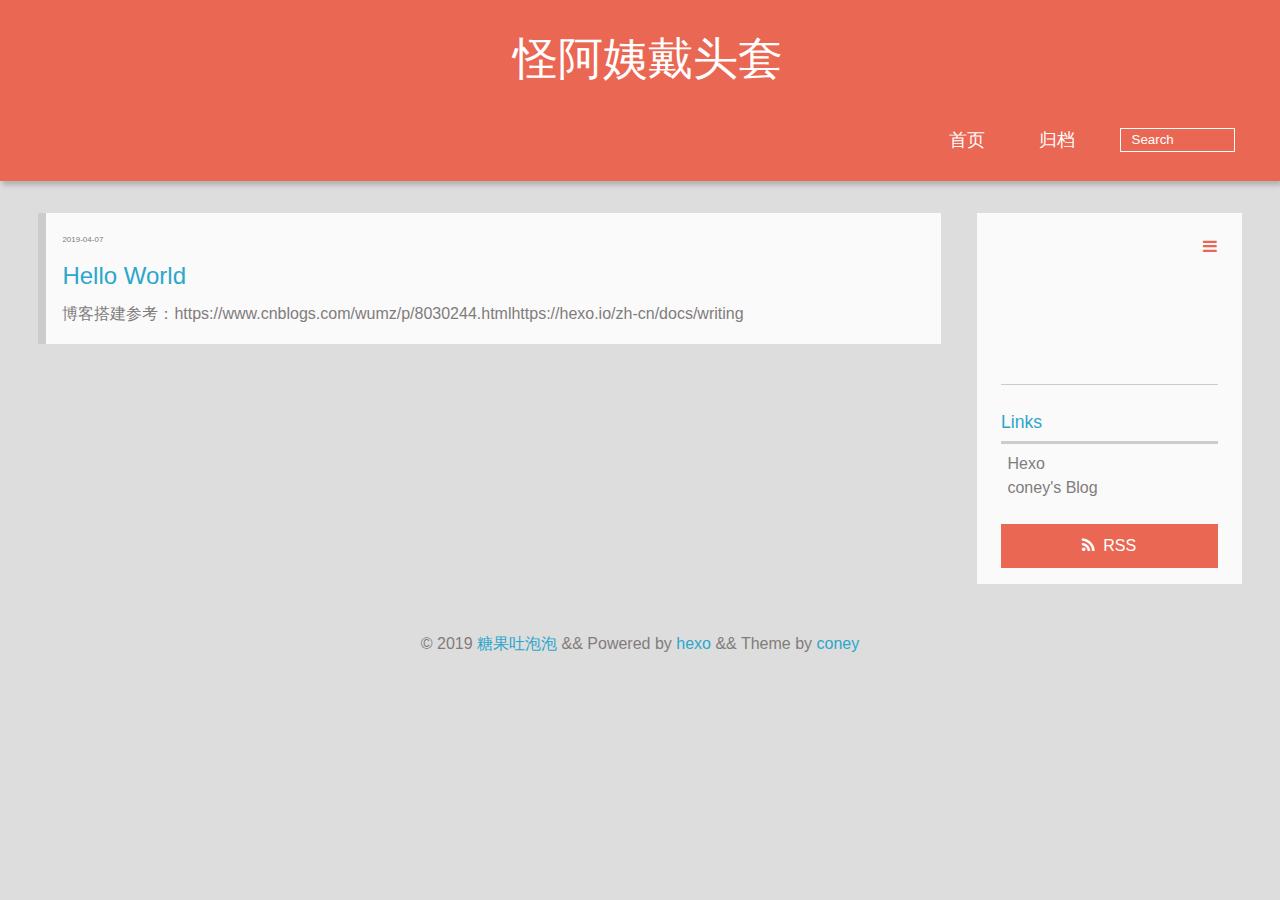
==== commit 8dc234c3: "Site updated: 2019-04-07 16:48:19" ====
--- a/index.html
+++ b/index.html
@@ -74,13 +74,13 @@
 
   <section class="post" itemscope itemprop="blogPost">
   
-    <a href="/2019/03/19/hello-world/" title="Hello World" itemprop="url">
-  
-      <time datetime="2019-03-19T03:07:10.748Z" itemprop="datePublished">2019-03-19</time>
+    <a href="/2019/04/07/Hello-World-0/" title="Hello World" itemprop="url">
+  
+      <time datetime="2019-04-07T08:38:36.000Z" itemprop="datePublished">2019-04-07</time>
     <h1 itemprop="name">Hello World</h1>
     
      
-           <p itemprop="description">Welcome to Hexo! This is your very first post. Check documentation for more info. If you get any problems when using Hexo, you can find the </p>
+           <p itemprop="description">博客搭建参考：https://www.cnblogs.com/wumz/p/8030244.htmlhttps://hexo.io/zh-cn/docs/writing</p>
         
     
   </a>
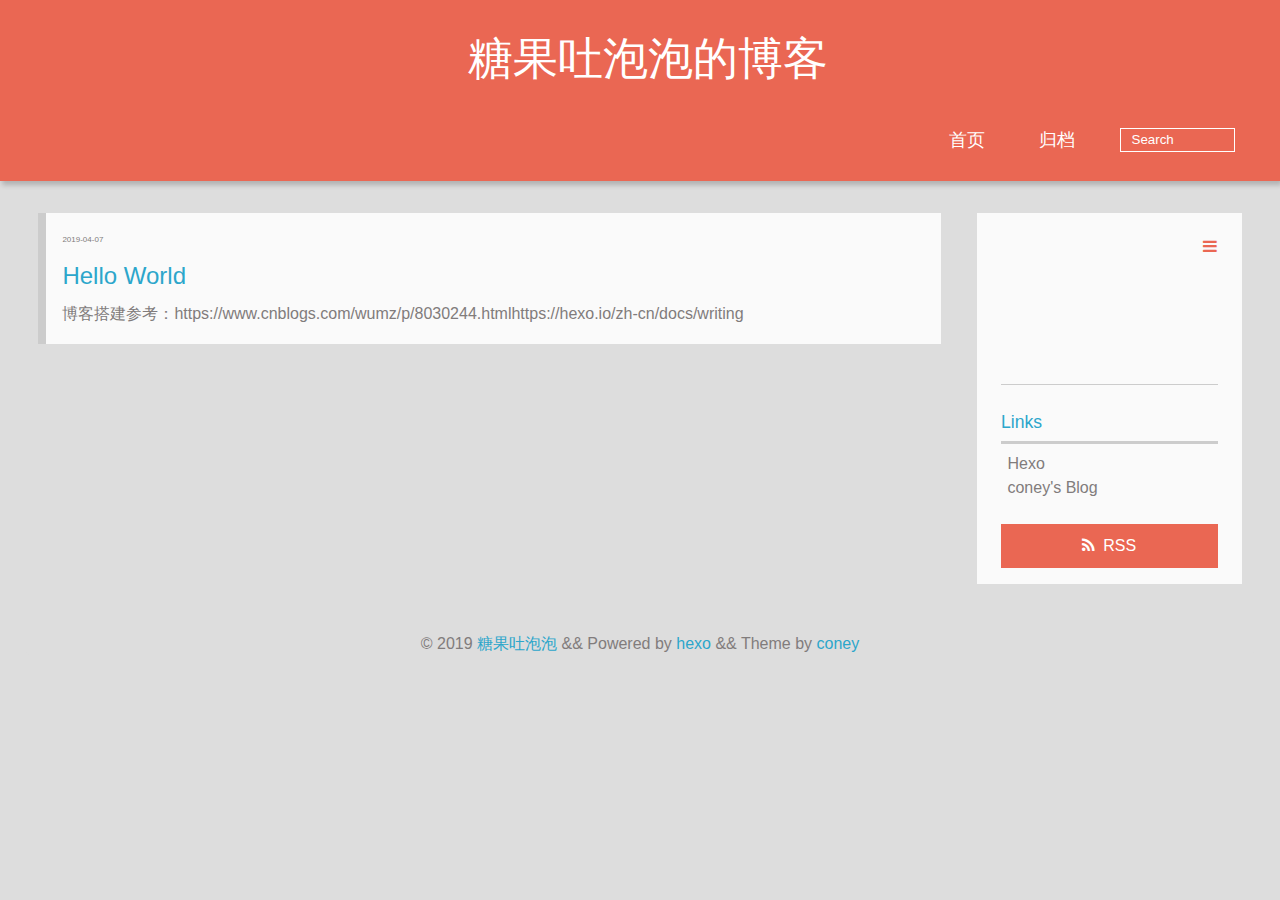
==== commit 385087d1: "Site updated: 2019-04-07 16:55:13" ====
--- a/index.html
+++ b/index.html
@@ -7,7 +7,7 @@
   <meta name="360-site-verification" content="67fbcc5a67f4c65c057315b28fa0b2c8">
 <meta name="google-site-verification" content="2GzxQ0VtXwTSUdmGm6DzcmhTzM_I9QmzCb_pzpMzD88">
   
-    <title>怪阿姨戴头套</title>
+    <title>糖果吐泡泡的博客</title>
     <meta name="viewport" content="width=device-width, initial-scale=1, maximum-scale=3, minimum-scale=1">
     
     <meta name="author" content="糖果吐泡泡">
@@ -17,7 +17,7 @@
     
     
     
-    <link rel="alternate" href="atom.xml" title="怪阿姨戴头套" type="application/atom+xml">
+    <link rel="alternate" href="atom.xml" title="糖果吐泡泡的博客" type="application/atom+xml">
     
     
     <link rel="icon" href="/img/favicon.ico">
@@ -43,7 +43,7 @@
       <div>
 		
 			<div id="textlogo">
-				<h1 class="site-name"><a href="/" title="怪阿姨戴头套">怪阿姨戴头套</a></h1>
+				<h1 class="site-name"><a href="/" title="糖果吐泡泡的博客">糖果吐泡泡的博客</a></h1>
 				<a class="blog-motto"></a>
 			</div>
 			<div class="navbar"><a class="navbutton navmobile" href="#" title="Menu">
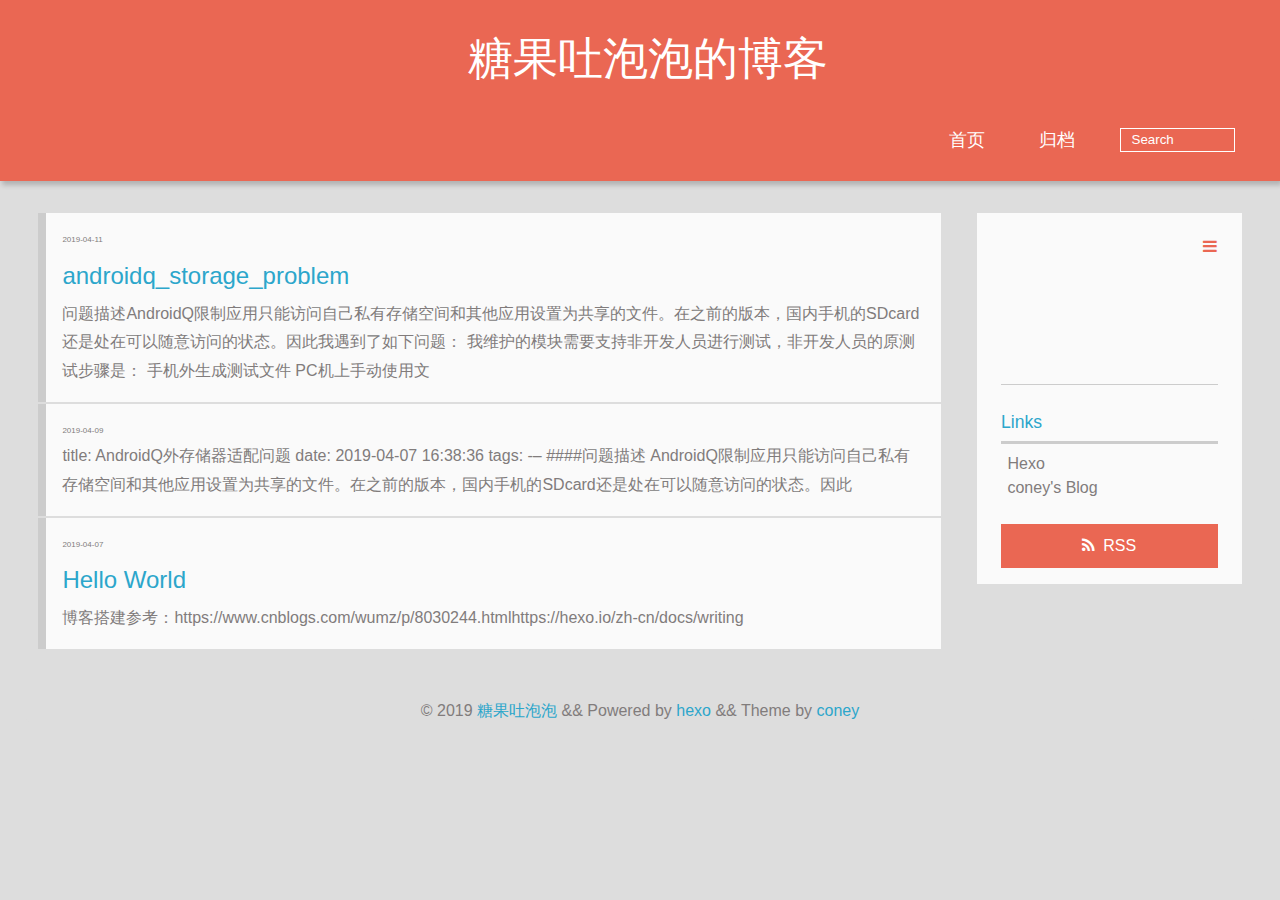
==== commit 34a4f2e1: "Site updated: 2019-04-11 10:55:31" ====
--- a/index.html
+++ b/index.html
@@ -71,6 +71,43 @@
     <div id="container">
       <div id="main">
 
+
+  <section class="post" itemscope itemprop="blogPost">
+  
+    <a href="/2019/04/11/androidq-storage-problem/" title="androidq_storage_problem" itemprop="url">
+  
+      <time datetime="2019-04-11T02:52:40.000Z" itemprop="datePublished">2019-04-11</time>
+    <h1 itemprop="name">androidq_storage_problem</h1>
+    
+     
+           <p itemprop="description">问题描述AndroidQ限制应用只能访问自己私有存储空间和其他应用设置为共享的文件。在之前的版本，国内手机的SDcard还是处在可以随意访问的状态。因此我遇到了如下问题：
+我维护的模块需要支持非开发人员进行测试，非开发人员的原测试步骤是：
+
+手机外生成测试文件
+PC机上手动使用文</p>
+        
+    
+  </a>
+</section>
+
+  <section class="post" itemscope itemprop="blogPost">
+  
+    <a href="/2019/04/09/android-q-external-storage-problem/" title itemprop="url">
+  
+      <time datetime="2019-04-09T09:13:30.201Z" itemprop="datePublished">2019-04-09</time>
+    <h1 itemprop="name"></h1>
+    
+     
+           <p itemprop="description">title: AndroidQ外存储器适配问题
+date: 2019-04-07 16:38:36
+tags:
+-–
+####问题描述
+AndroidQ限制应用只能访问自己私有存储空间和其他应用设置为共享的文件。在之前的版本，国内手机的SDcard还是处在可以随意访问的状态。因此</p>
+        
+    
+  </a>
+</section>
 
   <section class="post" itemscope itemprop="blogPost">
   
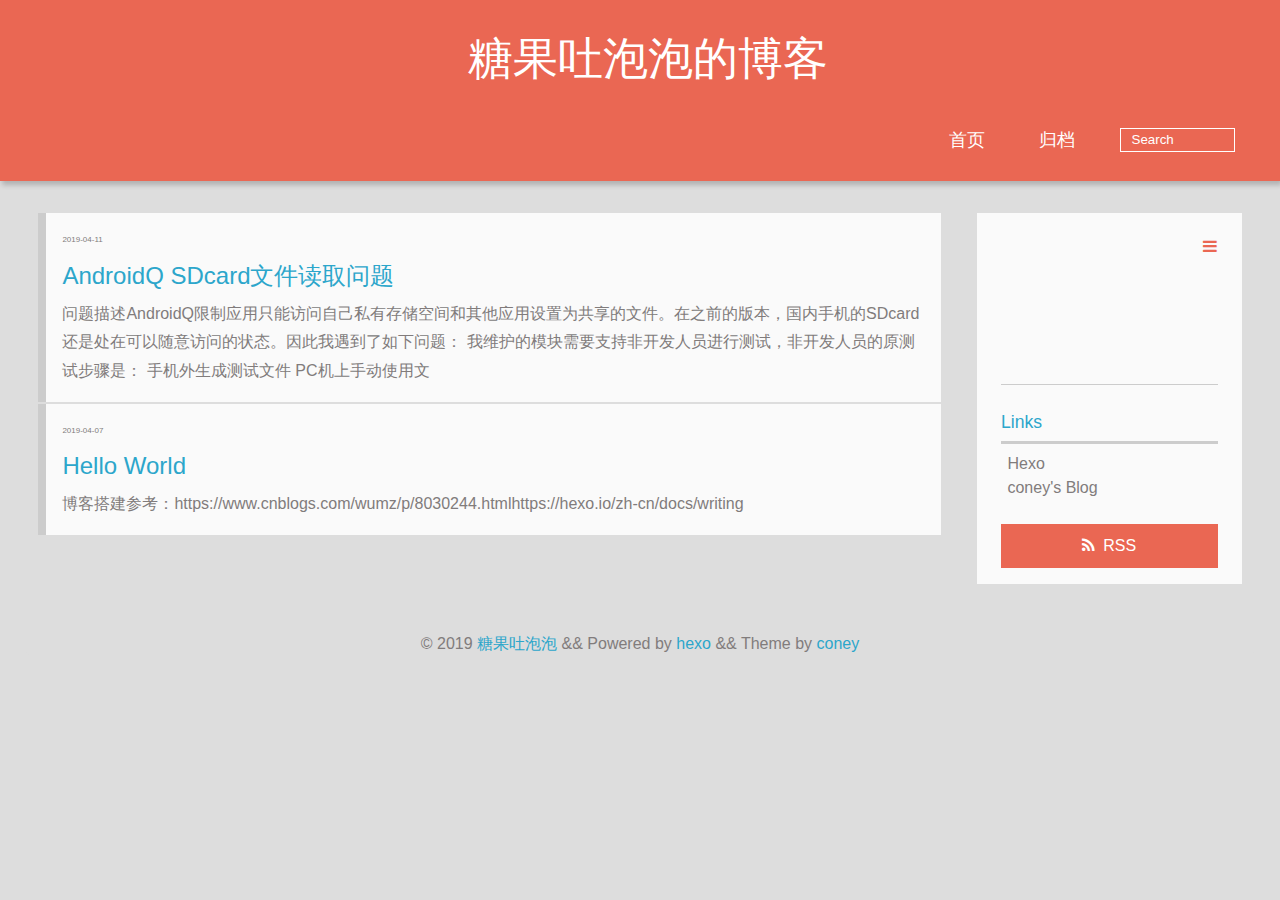
==== commit 25e15452: "Site updated: 2019-04-11 11:26:29" ====
--- a/index.html
+++ b/index.html
@@ -74,10 +74,10 @@
 
   <section class="post" itemscope itemprop="blogPost">
   
-    <a href="/2019/04/11/androidq-storage-problem/" title="androidq_storage_problem" itemprop="url">
+    <a href="/2019/04/11/androidq-storage-problem/" title="AndroidQ SDcard文件读取问题" itemprop="url">
   
       <time datetime="2019-04-11T02:52:40.000Z" itemprop="datePublished">2019-04-11</time>
-    <h1 itemprop="name">androidq_storage_problem</h1>
+    <h1 itemprop="name">AndroidQ SDcard文件读取问题</h1>
     
      
            <p itemprop="description">问题描述AndroidQ限制应用只能访问自己私有存储空间和其他应用设置为共享的文件。在之前的版本，国内手机的SDcard还是处在可以随意访问的状态。因此我遇到了如下问题：
@@ -85,25 +85,6 @@
 
 手机外生成测试文件
 PC机上手动使用文</p>
-        
-    
-  </a>
-</section>
-
-  <section class="post" itemscope itemprop="blogPost">
-  
-    <a href="/2019/04/09/android-q-external-storage-problem/" title itemprop="url">
-  
-      <time datetime="2019-04-09T09:13:30.201Z" itemprop="datePublished">2019-04-09</time>
-    <h1 itemprop="name"></h1>
-    
-     
-           <p itemprop="description">title: AndroidQ外存储器适配问题
-date: 2019-04-07 16:38:36
-tags:
--–
-####问题描述
-AndroidQ限制应用只能访问自己私有存储空间和其他应用设置为共享的文件。在之前的版本，国内手机的SDcard还是处在可以随意访问的状态。因此</p>
         
     
   </a>
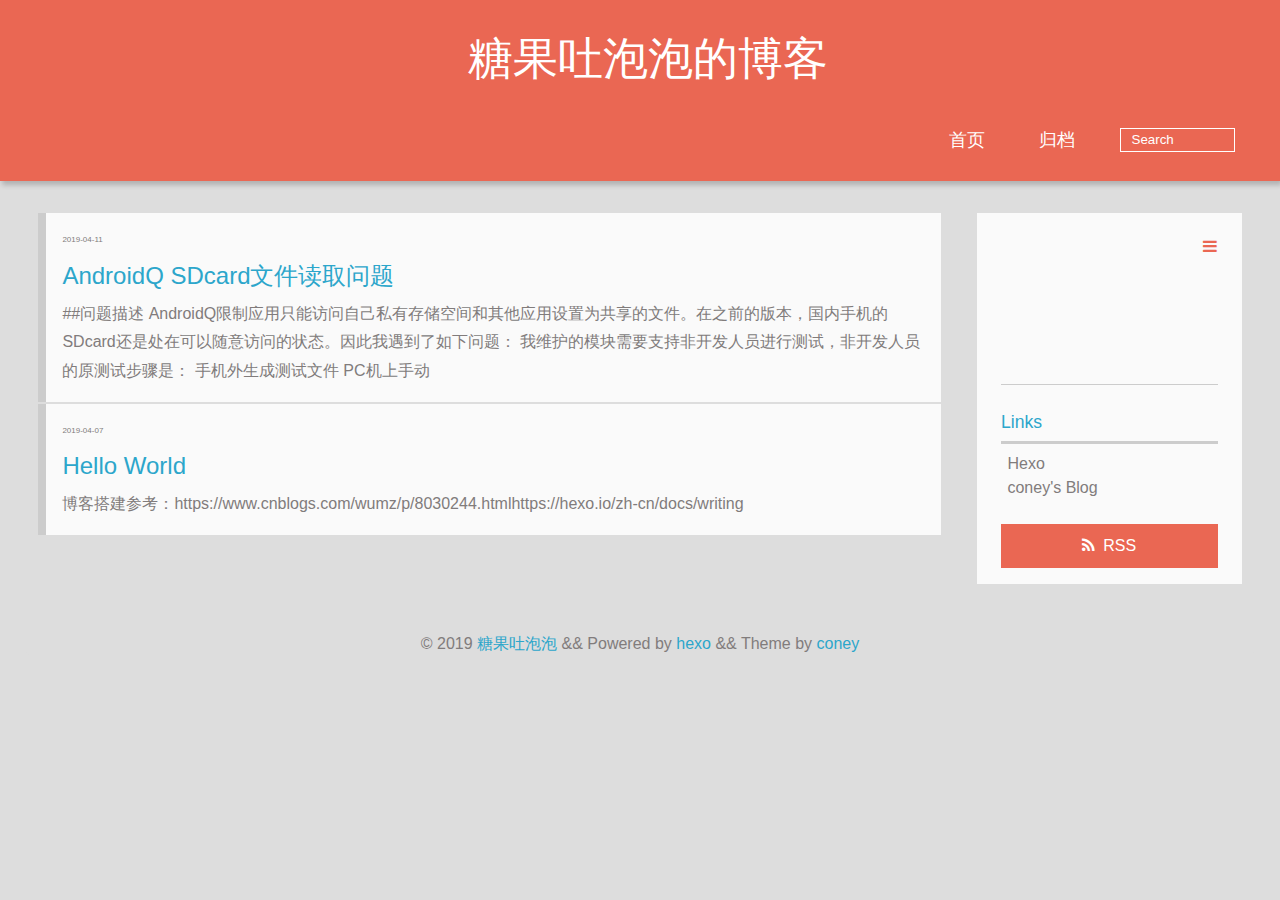
==== commit 580aad26: "Site updated: 2019-04-11 11:33:02" ====
--- a/index.html
+++ b/index.html
@@ -80,11 +80,12 @@
     <h1 itemprop="name">AndroidQ SDcard文件读取问题</h1>
     
      
-           <p itemprop="description">问题描述AndroidQ限制应用只能访问自己私有存储空间和其他应用设置为共享的文件。在之前的版本，国内手机的SDcard还是处在可以随意访问的状态。因此我遇到了如下问题：
+           <p itemprop="description">##问题描述
+AndroidQ限制应用只能访问自己私有存储空间和其他应用设置为共享的文件。在之前的版本，国内手机的SDcard还是处在可以随意访问的状态。因此我遇到了如下问题：
 我维护的模块需要支持非开发人员进行测试，非开发人员的原测试步骤是：
 
 手机外生成测试文件
-PC机上手动使用文</p>
+PC机上手动</p>
         
     
   </a>
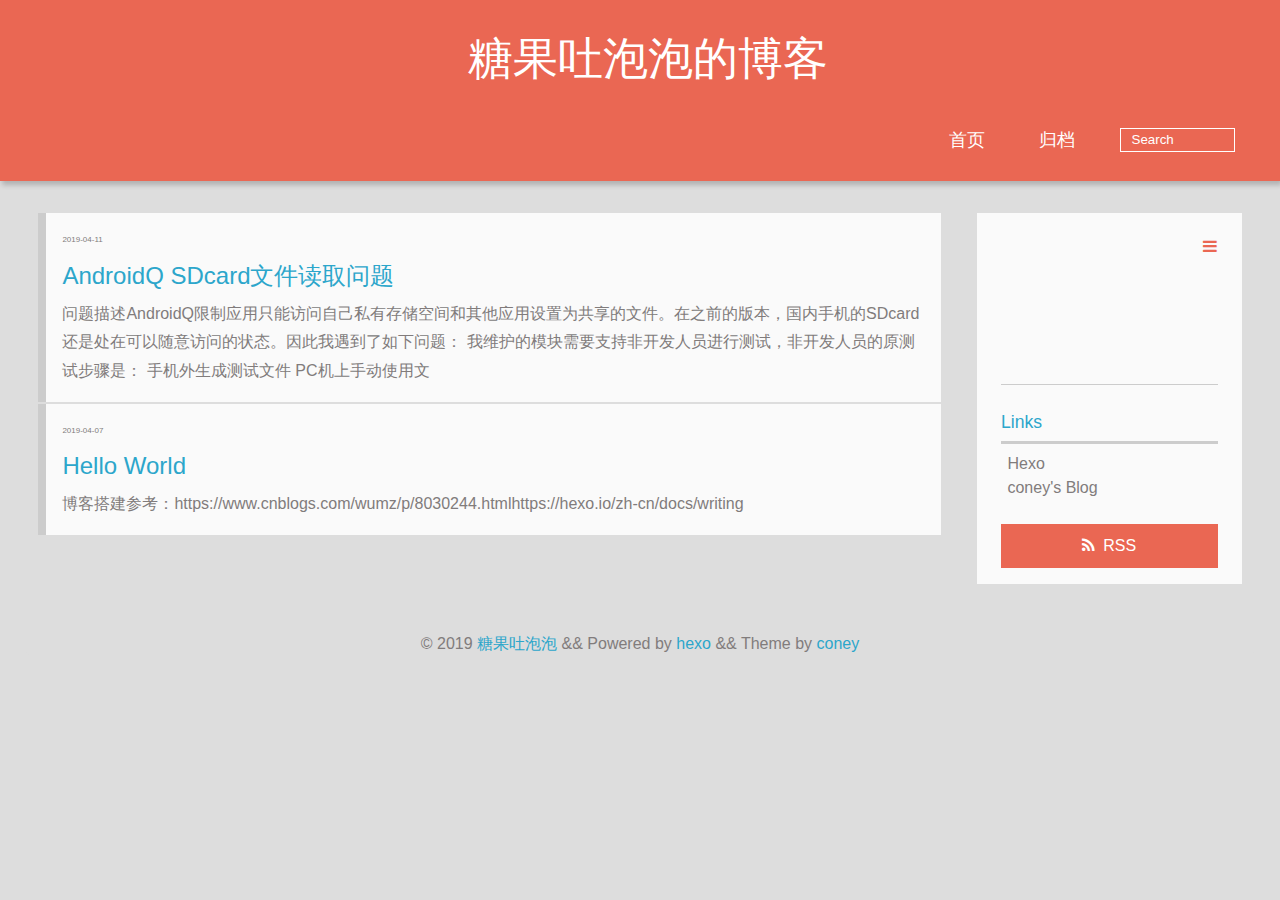
==== commit 0714262c: "Site updated: 2019-04-11 11:45:14" ====
--- a/index.html
+++ b/index.html
@@ -80,12 +80,11 @@
     <h1 itemprop="name">AndroidQ SDcard文件读取问题</h1>
     
      
-           <p itemprop="description">##问题描述
-AndroidQ限制应用只能访问自己私有存储空间和其他应用设置为共享的文件。在之前的版本，国内手机的SDcard还是处在可以随意访问的状态。因此我遇到了如下问题：
+           <p itemprop="description">问题描述AndroidQ限制应用只能访问自己私有存储空间和其他应用设置为共享的文件。在之前的版本，国内手机的SDcard还是处在可以随意访问的状态。因此我遇到了如下问题：
 我维护的模块需要支持非开发人员进行测试，非开发人员的原测试步骤是：
 
 手机外生成测试文件
-PC机上手动</p>
+PC机上手动使用文</p>
         
     
   </a>
